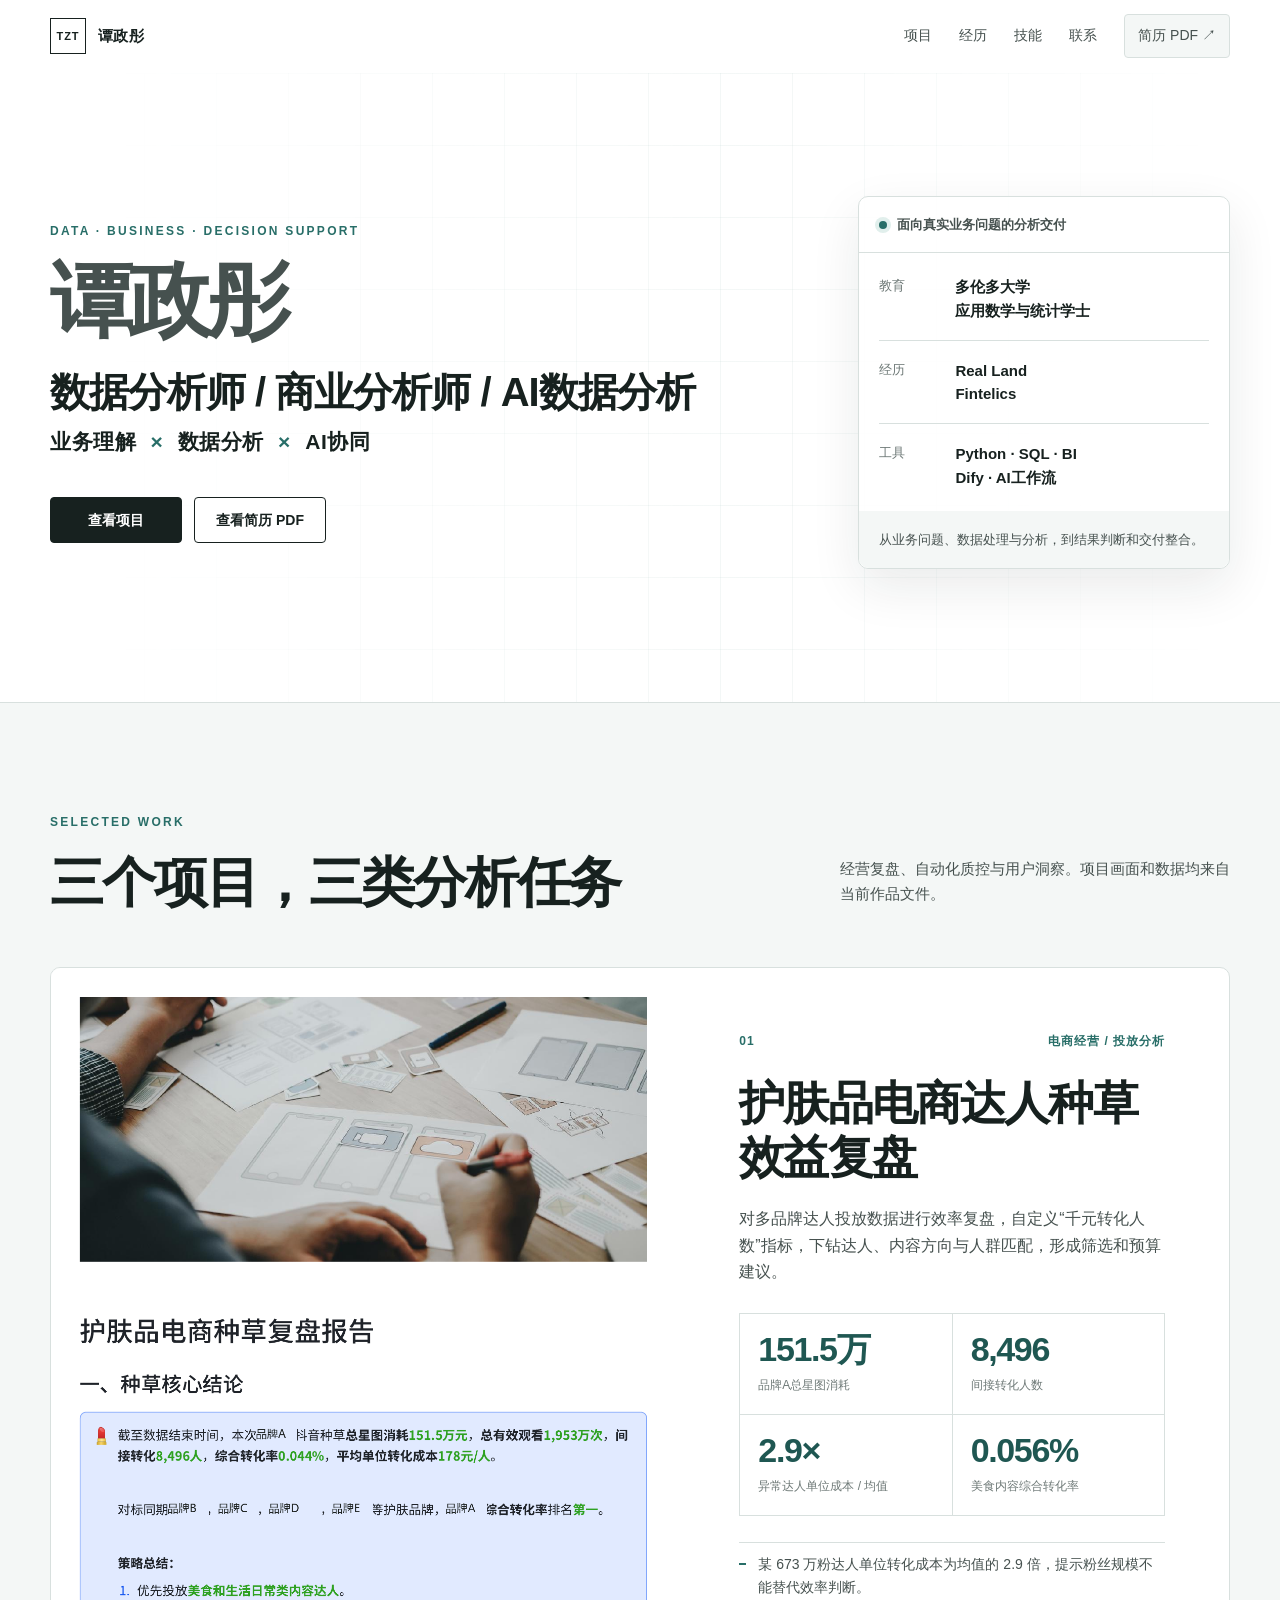
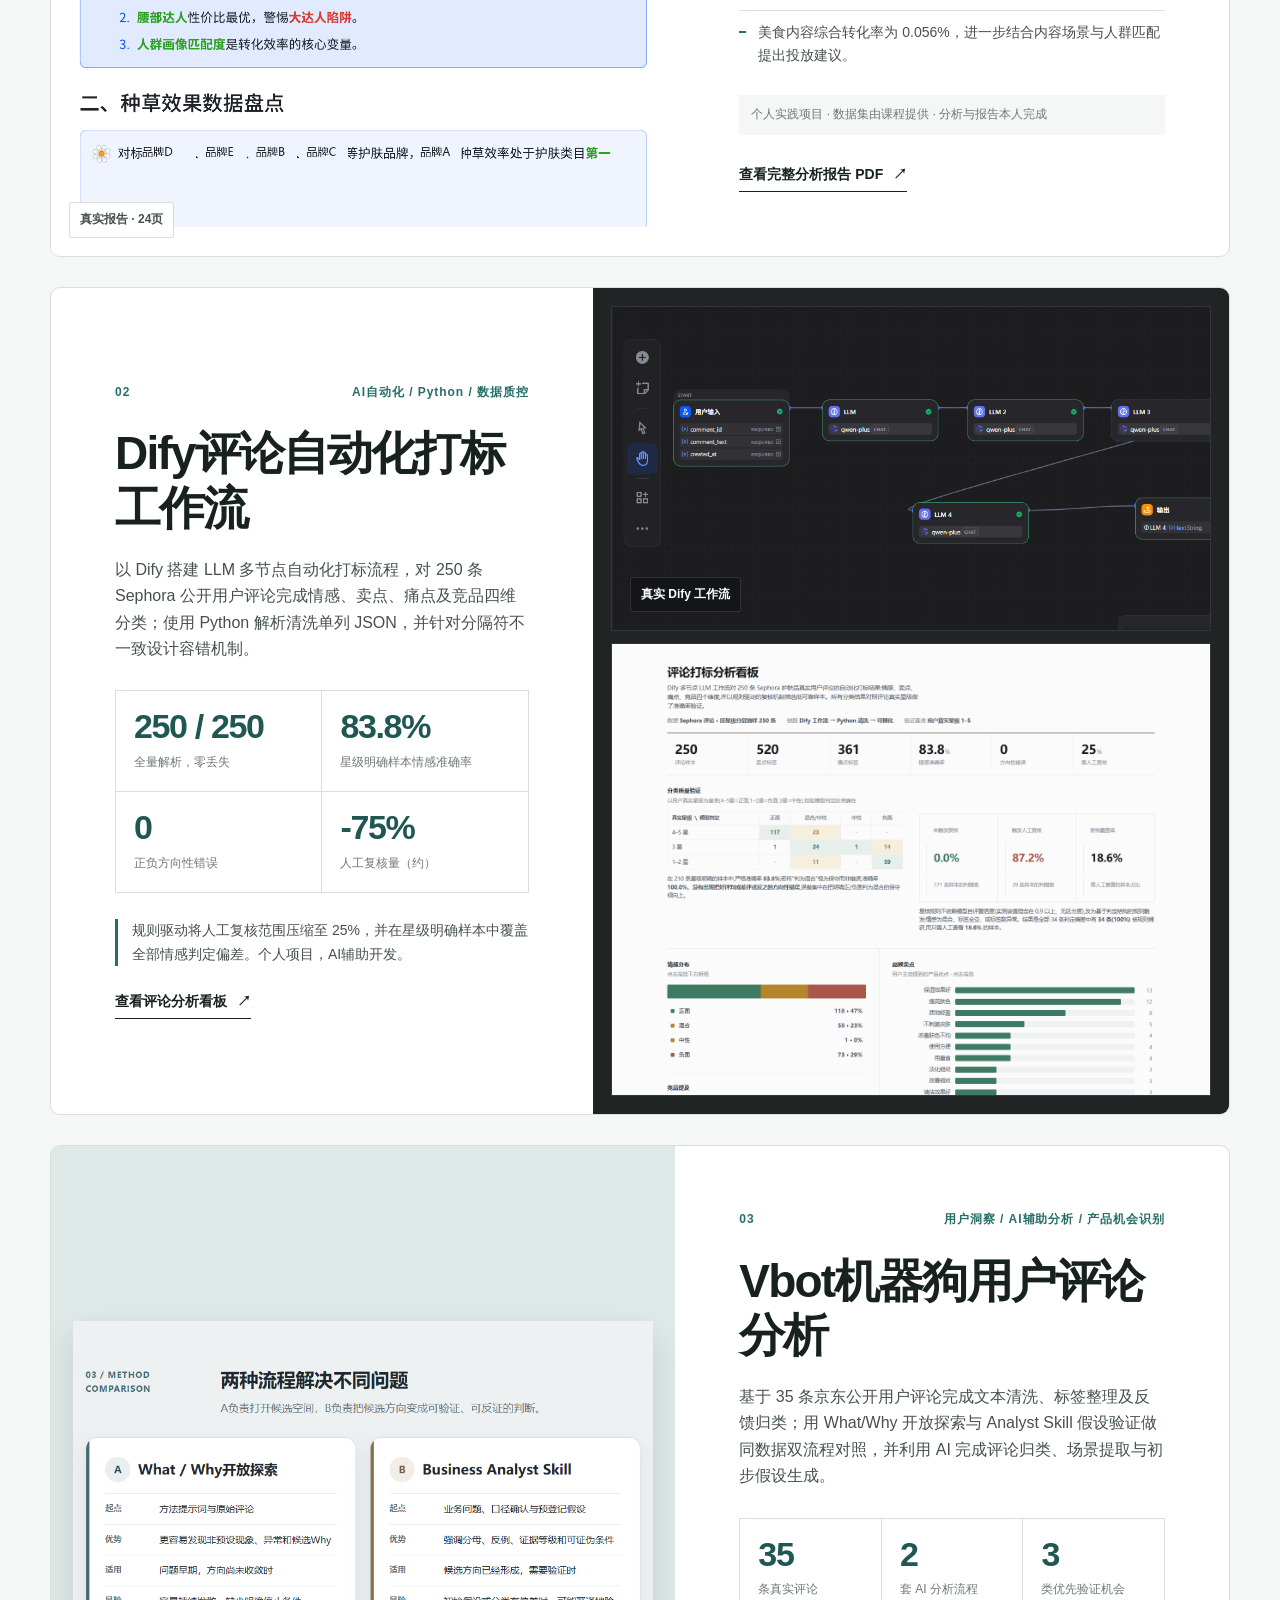
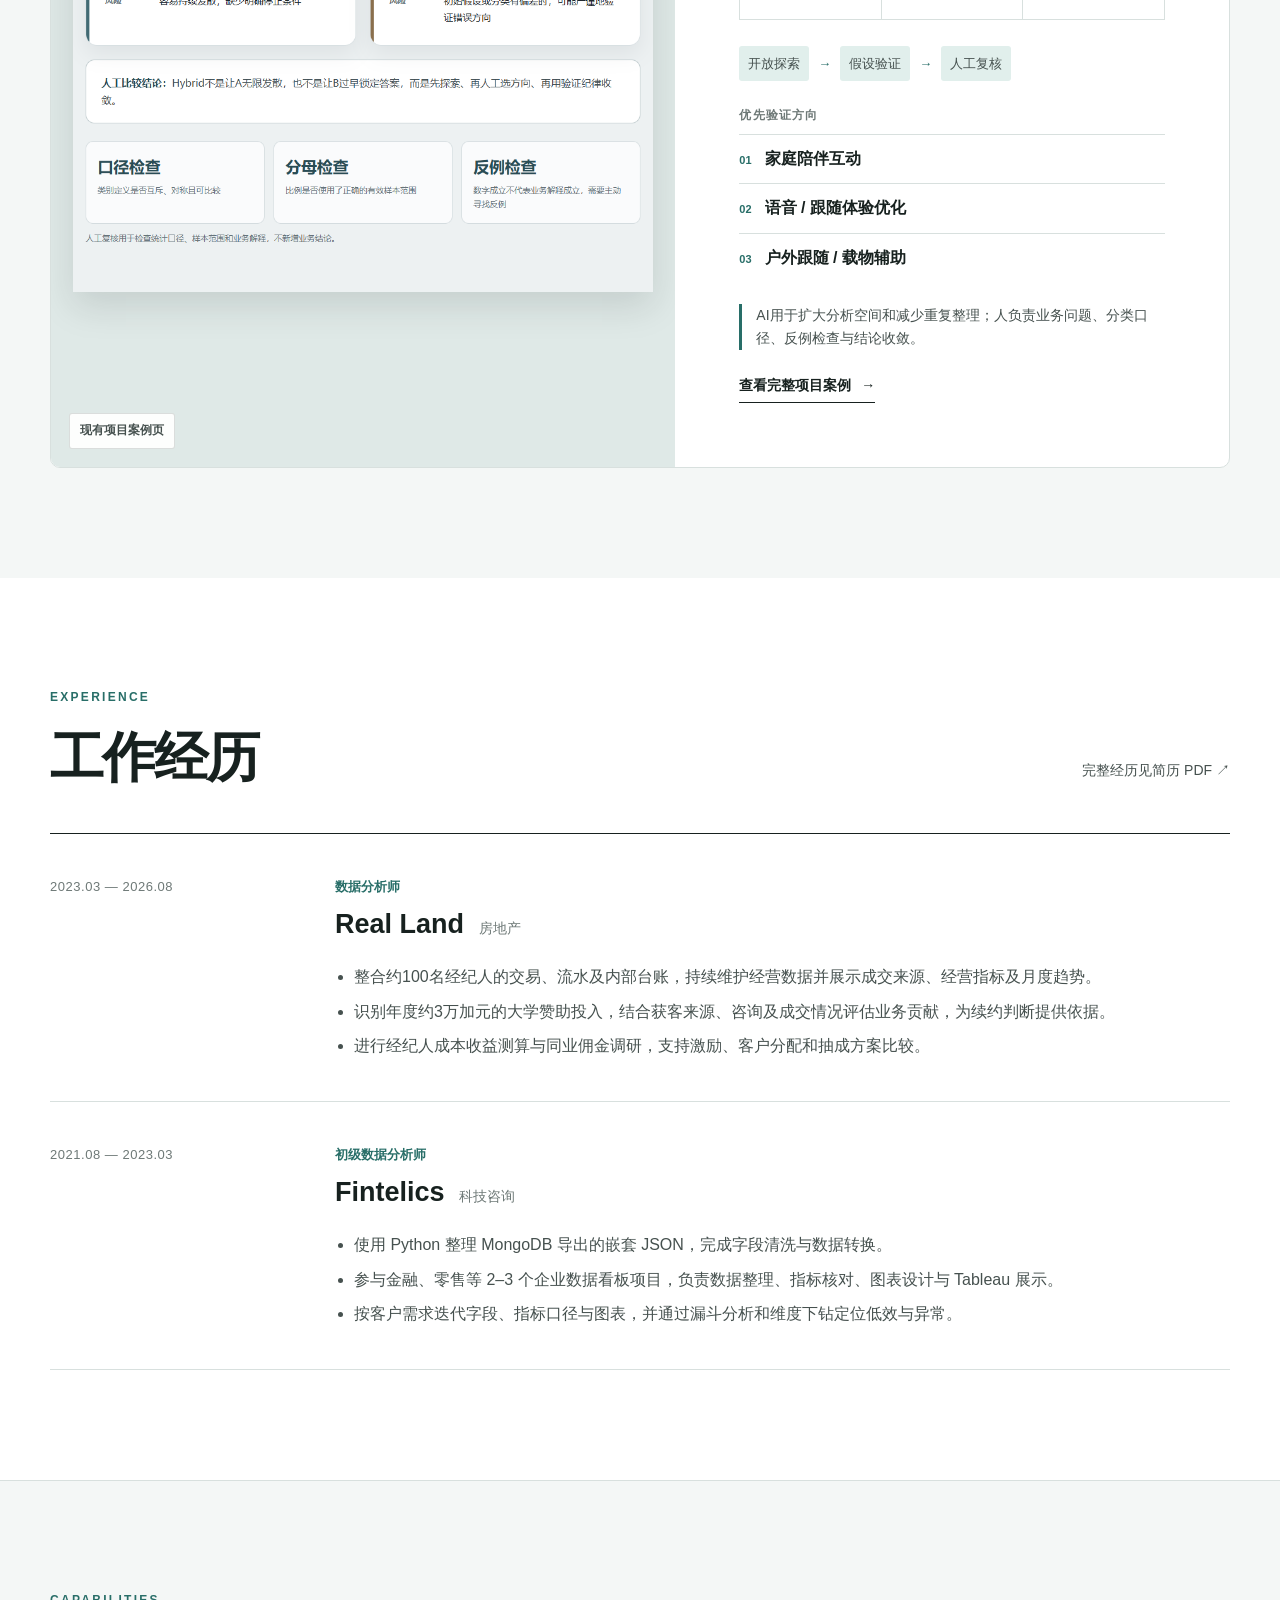
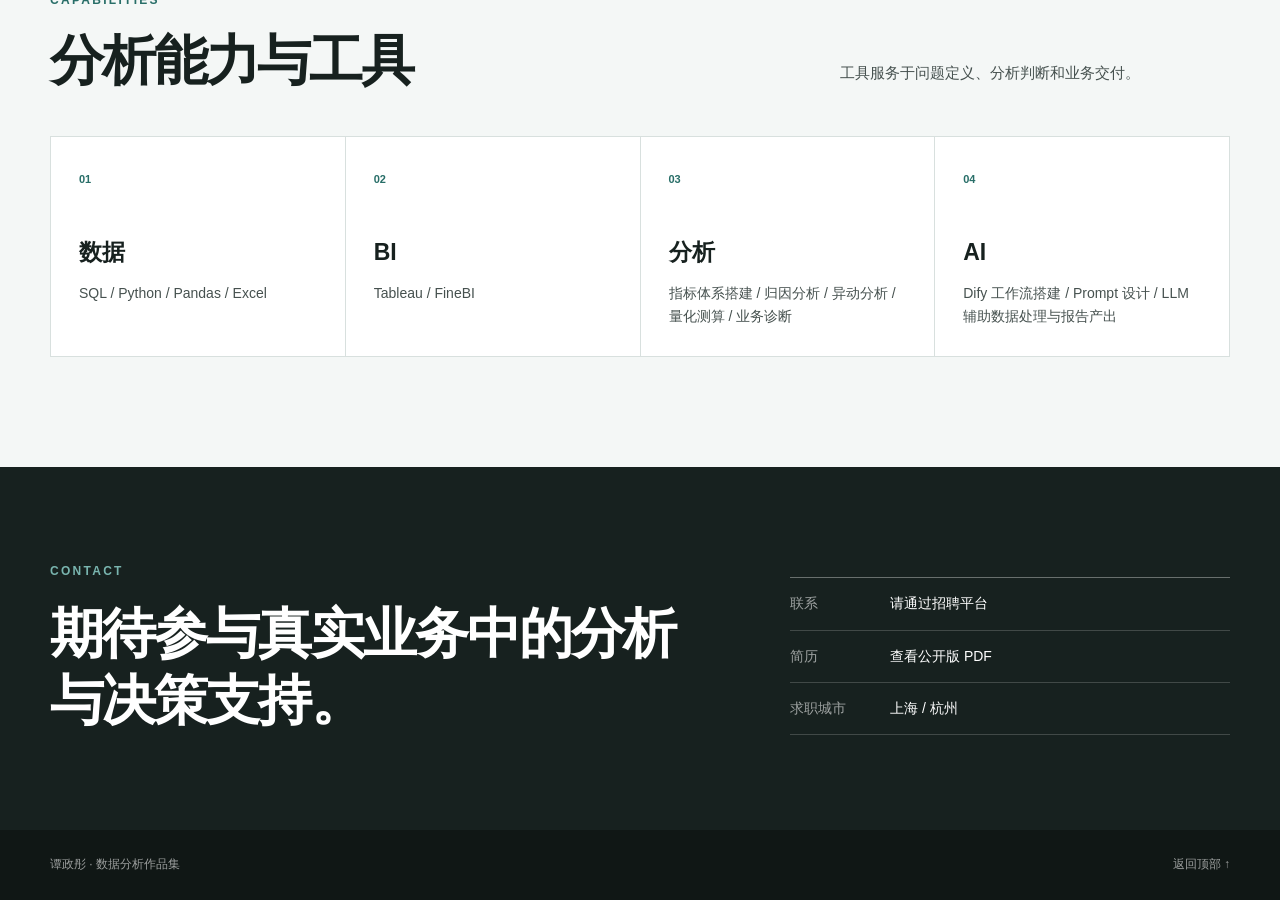
==== index.html @ d655711c "Fix public resume redaction" ====
<!doctype html>
<html lang="zh-CN">
<head>
  <meta charset="utf-8">
  <meta name="viewport" content="width=device-width, initial-scale=1">
  <meta name="description" content="谭政彤的数据分析师、商业分析师与AI数据分析作品集。">
  <title>谭政彤｜数据分析作品集</title>
  <link rel="stylesheet" href="style.css">
  <script src="script.js" defer></script>
</head>
<body>
  <a class="skip-link" href="#main">跳到主要内容</a>

  <header class="site-header" data-header>
    <div class="shell header-inner">
      <a class="brand" href="#top" aria-label="返回首页">
        <span class="brand-mark">TZT</span>
        <span class="brand-text">谭政彤</span>
      </a>
      <button class="menu-toggle" type="button" aria-expanded="false" aria-controls="site-nav">菜单</button>
      <nav class="site-nav" id="site-nav" aria-label="主导航">
        <a href="#projects">项目</a>
        <a href="#experience">经历</a>
        <a href="#skills">技能</a>
        <a href="#contact">联系</a>
        <a class="nav-resume" href="reference/resume_page1_v0903_public.pdf" target="_blank" rel="noopener">简历 PDF ↗</a>
      </nav>
    </div>
  </header>

  <main id="main">
    <section class="hero" id="top" aria-labelledby="hero-title">
      <div class="shell hero-grid">
        <div class="hero-copy">
          <p class="eyebrow">DATA · BUSINESS · DECISION SUPPORT</p>
          <h1 id="hero-title">谭政彤</h1>
          <p class="role">数据分析师 / 商业分析师 / AI数据分析</p>
          <p class="positioning">业务理解 <span>×</span> 数据分析 <span>×</span> AI协同</p>
          <div class="hero-actions">
            <a class="button button-primary" href="#projects">查看项目</a>
            <a class="button button-secondary" href="reference/resume_page1_v0903_public.pdf" target="_blank" rel="noopener">查看简历 PDF</a>
          </div>
        </div>

        <aside class="profile-panel" aria-label="个人背景摘要">
          <div class="profile-head">
            <span class="status-dot" aria-hidden="true"></span>
            <span>面向真实业务问题的分析交付</span>
          </div>
          <dl class="profile-list">
            <div>
              <dt>教育</dt>
              <dd>多伦多大学<br>应用数学与统计学士</dd>
            </div>
            <div>
              <dt>经历</dt>
              <dd>Real Land<br>Fintelics</dd>
            </div>
            <div>
              <dt>工具</dt>
              <dd>Python · SQL · BI<br>Dify · AI工作流</dd>
            </div>
          </dl>
          <p class="profile-note">从业务问题、数据处理与分析，到结果判断和交付整合。</p>
        </aside>
      </div>
    </section>

    <section class="section projects" id="projects" aria-labelledby="projects-title">
      <div class="shell">
        <div class="section-heading">
          <div>
            <p class="section-kicker">SELECTED WORK</p>
            <h2 id="projects-title">三个项目，三类分析任务</h2>
          </div>
          <p>经营复盘、自动化质控与用户洞察。项目画面和数据均来自当前作品文件。</p>
        </div>

        <article class="project project-skincare">
          <div class="project-visual report-visual">
            <img src="working/skincare_report_preview.png" alt="护肤品电商种草复盘报告首页，展示核心指标与策略总结" loading="lazy">
            <span class="visual-caption">真实报告 · 24页</span>
          </div>
          <div class="project-content">
            <div class="project-meta">
              <span>01</span>
              <span>电商经营 / 投放分析</span>
            </div>
            <h3>护肤品电商达人种草效益复盘</h3>
            <p class="project-summary">对多品牌达人投放数据进行效率复盘，自定义“千元转化人数”指标，下钻达人、内容方向与人群匹配，形成筛选和预算建议。</p>
            <div class="metric-grid metric-grid-four" aria-label="项目关键指标">
              <div><strong>151.5万</strong><span>品牌A总星图消耗</span></div>
              <div><strong>8,496</strong><span>间接转化人数</span></div>
              <div><strong>2.9×</strong><span>异常达人单位成本 / 均值</span></div>
              <div><strong>0.056%</strong><span>美食内容综合转化率</span></div>
            </div>
            <ul class="finding-list">
              <li>某 673 万粉达人单位转化成本为均值的 2.9 倍，提示粉丝规模不能替代效率判断。</li>
              <li>美食内容综合转化率为 0.056%，进一步结合内容场景与人群匹配提出投放建议。</li>
            </ul>
            <p class="project-disclaimer">个人实践项目 · 数据集由课程提供 · 分析与报告本人完成</p>
            <a class="text-link" href="assets/skincare/skincare_campaign_review_public.pdf" target="_blank" rel="noopener">查看完整分析报告 PDF <span>↗</span></a>
          </div>
        </article>

        <article class="project project-dify">
          <div class="project-content">
            <div class="project-meta">
              <span>02</span>
              <span>AI自动化 / Python / 数据质控</span>
            </div>
            <h3>Dify评论自动化打标工作流</h3>
            <p class="project-summary">以 Dify 搭建 LLM 多节点自动化打标流程，对 250 条 Sephora 公开用户评论完成情感、卖点、痛点及竞品四维分类；使用 Python 解析清洗单列 JSON，并针对分隔符不一致设计容错机制。</p>
            <div class="metric-grid">
              <div><strong>250 / 250</strong><span>全量解析，零丢失</span></div>
              <div><strong>83.8%</strong><span>星级明确样本情感准确率</span></div>
              <div><strong>0</strong><span>正负方向性错误</span></div>
              <div><strong>-75%</strong><span>人工复核量（约）</span></div>
            </div>
            <p class="method-note">规则驱动将人工复核范围压缩至 25%，并在星级明确样本中覆盖全部情感判定偏差。个人项目，AI辅助开发。</p>
            <a class="text-link" href="assets/dify/评论打标分析看板_250.html" target="_blank" rel="noopener">查看评论分析看板 <span>↗</span></a>
          </div>
          <div class="project-visual dify-visual">
            <div class="workflow-shot">
              <img src="assets/dify/dify_workflow.png" alt="Dify 评论自动化打标多节点工作流截图" loading="lazy">
              <span class="visual-caption visual-caption-dark">真实 Dify 工作流</span>
            </div>
            <div class="dashboard-frame">
              <img src="working/dify_dashboard_preview.png" alt="评论打标分析看板核心区域，包含样本量、情感准确率、人工复核比例和情感卖点分析模块" loading="lazy">
            </div>
          </div>
        </article>

        <article class="project project-vbot">
          <div class="project-visual vbot-visual">
            <div class="vbot-preview">
              <img src="working/vbot_case_preview.png?v=2" alt="Vbot 项目 What/Why 开放探索与 Business Analyst Skill 方法对比区域" loading="lazy">
            </div>
            <span class="visual-caption">现有项目案例页</span>
          </div>
          <div class="project-content">
            <div class="project-meta">
              <span>03</span>
              <span>用户洞察 / AI辅助分析 / 产品机会识别</span>
            </div>
            <h3>Vbot机器狗用户评论分析</h3>
            <p class="project-summary">基于 35 条京东公开用户评论完成文本清洗、标签整理及反馈归类；用 What/Why 开放探索与 Analyst Skill 假设验证做同数据双流程对照，并利用 AI 完成评论归类、场景提取与初步假设生成。</p>
            <div class="metric-grid metric-grid-three" aria-label="Vbot项目关键指标">
              <div><strong>35</strong><span>条真实评论</span></div>
              <div><strong>2</strong><span>套 AI 分析流程</span></div>
              <div><strong>3</strong><span>类优先验证机会</span></div>
            </div>
            <div class="process-line" aria-label="项目分析流程">
              <span>开放探索</span><i>→</i><span>假设验证</span><i>→</i><span>人工复核</span>
            </div>
            <div class="direction-list">
              <p>优先验证方向</p>
              <ol>
                <li><span>01</span>家庭陪伴互动</li>
                <li><span>02</span>语音 / 跟随体验优化</li>
                <li><span>03</span>户外跟随 / 载物辅助</li>
              </ol>
            </div>
            <p class="method-note">AI用于扩大分析空间和减少重复整理；人负责业务问题、分类口径、反例检查与结论收敛。</p>
            <a class="text-link" href="assets/vbot/vbot_analysis_case.html">查看完整项目案例 <span>→</span></a>
          </div>
        </article>
      </div>
    </section>

    <section class="section experience" id="experience" aria-labelledby="experience-title">
      <div class="shell">
        <div class="section-heading compact-heading">
          <div>
            <p class="section-kicker">EXPERIENCE</p>
            <h2 id="experience-title">工作经历</h2>
          </div>
          <a class="quiet-link" href="reference/resume_page1_v0903_public.pdf" target="_blank" rel="noopener">完整经历见简历 PDF ↗</a>
        </div>

        <div class="timeline">
          <article class="timeline-item">
            <div class="timeline-when">2023.03 — 2026.08</div>
            <div class="timeline-body">
              <p class="timeline-role">数据分析师</p>
              <h3>Real Land <span>房地产</span></h3>
              <ul>
                <li>整合约100名经纪人的交易、流水及内部台账，持续维护经营数据并展示成交来源、经营指标及月度趋势。</li>
                <li>识别年度约3万加元的大学赞助投入，结合获客来源、咨询及成交情况评估业务贡献，为续约判断提供依据。</li>
                <li>进行经纪人成本收益测算与同业佣金调研，支持激励、客户分配和抽成方案比较。</li>
              </ul>
            </div>
          </article>
          <article class="timeline-item">
            <div class="timeline-when">2021.08 — 2023.03</div>
            <div class="timeline-body">
              <p class="timeline-role">初级数据分析师</p>
              <h3>Fintelics <span>科技咨询</span></h3>
              <ul>
                <li>使用 Python 整理 MongoDB 导出的嵌套 JSON，完成字段清洗与数据转换。</li>
                <li>参与金融、零售等 2–3 个企业数据看板项目，负责数据整理、指标核对、图表设计与 Tableau 展示。</li>
                <li>按客户需求迭代字段、指标口径与图表，并通过漏斗分析和维度下钻定位低效与异常。</li>
              </ul>
            </div>
          </article>
        </div>
      </div>
    </section>

    <section class="section skills" id="skills" aria-labelledby="skills-title">
      <div class="shell">
        <div class="section-heading compact-heading">
          <div>
            <p class="section-kicker">CAPABILITIES</p>
            <h2 id="skills-title">分析能力与工具</h2>
          </div>
          <p>工具服务于问题定义、分析判断和业务交付。</p>
        </div>
        <div class="skills-grid">
          <article><span class="skill-index">01</span><h3>数据</h3><p>SQL / Python / Pandas / Excel</p></article>
          <article><span class="skill-index">02</span><h3>BI</h3><p>Tableau / FineBI</p></article>
          <article><span class="skill-index">03</span><h3>分析</h3><p>指标体系搭建 / 归因分析 / 异动分析 / 量化测算 / 业务诊断</p></article>
          <article><span class="skill-index">04</span><h3>AI</h3><p>Dify 工作流搭建 / Prompt 设计 / LLM 辅助数据处理与报告产出</p></article>
        </div>
      </div>
    </section>

    <section class="contact" id="contact" aria-labelledby="contact-title">
      <div class="shell contact-grid">
        <div>
          <p class="section-kicker">CONTACT</p>
          <h2 id="contact-title">期待参与真实业务中的分析与决策支持。</h2>
        </div>
        <address class="contact-list">
          <p><span>联系</span>请通过招聘平台</p>
          <a href="reference/resume_page1_v0903_public.pdf" target="_blank" rel="noopener"><span>简历</span>查看公开版 PDF</a>
          <p><span>求职城市</span>上海 / 杭州</p>
        </address>
      </div>
    </section>
  </main>

  <footer class="site-footer">
    <div class="shell">
      <p>谭政彤 · 数据分析作品集</p>
      <a href="#top">返回顶部 ↑</a>
    </div>
  </footer>
</body>
</html>
---- style.css ----
:root {
  --ink: #17211f;
  --ink-2: #46514f;
  --ink-3: #6e7977;
  --paper: #ffffff;
  --wash: #f4f7f6;
  --wash-2: #e8efed;
  --line: #d8e0de;
  --accent: #286e68;
  --accent-dark: #1f5752;
  --accent-pale: #e1efec;
  --blue: #465f84;
  --max: 1180px;
  --radius: 10px;
  --shadow: 0 18px 50px rgba(23, 33, 31, .09);
}

* { box-sizing: border-box; }
html { scroll-behavior: smooth; }
body {
  margin: 0;
  color: var(--ink);
  background: var(--paper);
  font-family: "Microsoft YaHei", "PingFang SC", "Noto Sans CJK SC", Arial, sans-serif;
  font-size: 16px;
  line-height: 1.65;
  -webkit-font-smoothing: antialiased;
}

a { color: inherit; text-decoration: none; }
img { display: block; max-width: 100%; }
button, a { -webkit-tap-highlight-color: transparent; }
.shell { width: min(calc(100% - 48px), var(--max)); margin-inline: auto; }
.skip-link { position: fixed; left: 16px; top: -100px; z-index: 100; padding: 10px 14px; background: var(--ink); color: #fff; }
.skip-link:focus { top: 16px; }

.site-header {
  position: sticky;
  top: 0;
  z-index: 20;
  background: rgba(255,255,255,.94);
  border-bottom: 1px solid transparent;
  backdrop-filter: blur(12px);
  transition: border-color .2s ease;
}
.site-header.is-scrolled { border-color: var(--line); }
.header-inner { min-height: 72px; display: flex; align-items: center; justify-content: space-between; gap: 24px; }
.brand { display: inline-flex; align-items: center; gap: 12px; font-weight: 700; letter-spacing: .02em; }
.brand-mark { display: grid; place-items: center; width: 36px; height: 36px; border: 1px solid var(--ink); font-size: 11px; letter-spacing: .08em; }
.brand-text { font-size: 15px; }
.site-nav { display: flex; align-items: center; gap: 27px; color: var(--ink-2); font-size: 14px; }
.site-nav a { position: relative; }
.site-nav a:not(.nav-resume)::after { content: ""; position: absolute; inset: auto 0 -7px; height: 1px; background: var(--accent); transform: scaleX(0); transform-origin: left; transition: transform .2s ease; }
.site-nav a:hover::after, .site-nav a:focus-visible::after { transform: scaleX(1); }
.nav-resume { padding: 9px 13px; border: 1px solid var(--line); border-radius: 4px; background: var(--wash); }
.menu-toggle { display: none; border: 1px solid var(--line); background: var(--paper); color: var(--ink); padding: 8px 12px; font: inherit; }

.hero { position: relative; min-height: 630px; display: grid; align-items: center; border-bottom: 1px solid var(--line); overflow: hidden; }
.hero::before { content: ""; position: absolute; inset: 0; pointer-events: none; background-image: linear-gradient(to right, rgba(40,110,104,.055) 1px, transparent 1px), linear-gradient(to bottom, rgba(40,110,104,.055) 1px, transparent 1px); background-size: 72px 72px; mask-image: linear-gradient(to right, transparent 8%, #000 58%, transparent 95%); }
.hero-grid { position: relative; display: grid; grid-template-columns: minmax(0, 1.45fr) minmax(340px, .75fr); gap: 90px; align-items: center; padding-block: 100px 110px; }
.eyebrow, .section-kicker { margin: 0 0 18px; color: var(--accent); font-size: 12px; font-weight: 700; letter-spacing: .19em; }
.hero h1 { margin: 0; color: var(--ink-2); font-size: clamp(52px, 6.5vw, 86px); line-height: 1; letter-spacing: -.055em; font-weight: 700; }
.role { margin: 24px 0 7px; font-size: clamp(27px, 3.2vw, 40px); line-height: 1.28; font-weight: 780; letter-spacing: -.025em; }
.positioning { margin: 0; color: var(--ink); font-size: 21px; font-weight: 650; letter-spacing: .025em; }
.positioning span { color: var(--accent); padding-inline: 8px; }
.hero-actions { display: flex; flex-wrap: wrap; gap: 12px; margin-top: 38px; }
.button { display: inline-flex; align-items: center; justify-content: center; min-width: 132px; min-height: 46px; padding: 10px 18px; border: 1px solid var(--ink); border-radius: 4px; font-size: 14px; font-weight: 700; transition: background .2s ease, color .2s ease, border-color .2s ease; }
.button-primary { background: var(--ink); color: #fff; }
.button-primary:hover { background: var(--accent-dark); border-color: var(--accent-dark); }
.button-secondary { background: var(--paper); }
.button-secondary:hover { border-color: var(--accent); color: var(--accent-dark); }
.profile-panel { background: rgba(255,255,255,.88); border: 1px solid var(--line); border-radius: var(--radius); box-shadow: var(--shadow); }
.profile-head { display: flex; align-items: center; gap: 10px; padding: 17px 20px; border-bottom: 1px solid var(--line); color: var(--ink-2); font-size: 13px; font-weight: 650; }
.status-dot { width: 8px; height: 8px; border-radius: 50%; background: var(--accent); box-shadow: 0 0 0 4px var(--accent-pale); }
.profile-list { margin: 0; padding: 4px 20px; }
.profile-list > div { display: grid; grid-template-columns: 58px 1fr; gap: 18px; padding: 18px 0; border-bottom: 1px solid var(--line); }
.profile-list > div:last-child { border-bottom: 0; }
.profile-list dt { color: var(--ink-3); font-size: 13px; }
.profile-list dd { margin: 0; font-size: 15px; font-weight: 650; line-height: 1.55; }
.profile-note { margin: 0; padding: 18px 20px; background: var(--wash); color: var(--ink-2); font-size: 13px; border-radius: 0 0 var(--radius) var(--radius); }

.section { padding-block: 110px; }
.section-heading { display: grid; grid-template-columns: minmax(0, 1fr) 390px; gap: 50px; align-items: end; margin-bottom: 54px; }
.section-heading h2 { margin: 0; font-size: clamp(34px, 5vw, 54px); line-height: 1.15; letter-spacing: -.04em; }
.section-heading > p { margin: 0 0 6px; color: var(--ink-2); font-size: 15px; }
.projects { background: var(--wash); }
.project { display: grid; grid-template-columns: minmax(0, 1.06fr) minmax(0, .94fr); min-height: 570px; margin-top: 30px; background: var(--paper); border: 1px solid var(--line); border-radius: var(--radius); overflow: hidden; }
.project-content { padding: clamp(34px, 5vw, 64px); align-self: center; }
.project-meta { display: flex; justify-content: space-between; gap: 24px; margin-bottom: 24px; color: var(--accent); font-size: 12px; font-weight: 700; letter-spacing: .08em; }
.project-meta span:last-child { text-align: right; }
.project h3 { max-width: 570px; margin: 0; font-size: clamp(30px, 3.6vw, 46px); line-height: 1.18; letter-spacing: -.04em; }
.project-summary { max-width: 620px; margin: 22px 0 28px; color: var(--ink-2); }
.project-visual { position: relative; min-width: 0; overflow: hidden; background: #dfe6e4; }
.report-visual { min-height: 620px; background: #e5e9e8; }
.report-visual img { width: 100%; height: 100%; object-fit: cover; object-position: top; }
.visual-caption { position: absolute; left: 18px; bottom: 18px; padding: 7px 10px; border-radius: 3px; background: rgba(255,255,255,.92); border: 1px solid rgba(23,33,31,.15); color: var(--ink-2); font-size: 12px; font-weight: 700; }
.visual-caption-dark { background: rgba(19,22,24,.9); border-color: rgba(255,255,255,.12); color: #fff; }
.metric-grid { display: grid; grid-template-columns: repeat(2, 1fr); gap: 1px; margin: 0 0 26px; background: var(--line); border: 1px solid var(--line); }
.metric-grid > div { min-height: 100px; padding: 18px; background: var(--paper); }
.metric-grid strong { display: block; color: var(--accent-dark); font-size: 34px; line-height: 1.05; letter-spacing: -.04em; }
.metric-grid span { display: block; margin-top: 9px; color: var(--ink-3); font-size: 12px; line-height: 1.4; }
.metric-grid-four { grid-template-columns: repeat(2, 1fr); }
.metric-grid-three { grid-template-columns: repeat(3, 1fr); }
.finding-list { margin: 0 0 18px; padding: 0; list-style: none; color: var(--ink-2); font-size: 14px; }
.finding-list li { position: relative; padding: 10px 0 10px 19px; border-top: 1px solid var(--line); }
.finding-list li::before { content: ""; position: absolute; left: 0; top: 20px; width: 7px; height: 2px; background: var(--accent); }
.project-disclaimer { margin: 18px 0; padding: 10px 12px; background: var(--wash); color: var(--ink-3); font-size: 12px; }
.text-link { display: inline-flex; align-items: center; gap: 10px; margin-top: 10px; padding-bottom: 5px; border-bottom: 1px solid var(--ink); font-size: 14px; font-weight: 700; }
.text-link:hover { color: var(--accent-dark); border-color: var(--accent); }
.project-dify { grid-template-columns: minmax(0, .92fr) minmax(0, 1.08fr); }
.dify-visual { display: grid; grid-template-rows: .72fr 1fr; gap: 12px; padding: 18px; background: #202425; }
.workflow-shot, .dashboard-frame { position: relative; min-height: 0; overflow: hidden; border: 1px solid rgba(255,255,255,.13); background: #16191a; }
.workflow-shot img { width: 100%; height: 100%; object-fit: cover; object-position: center; }
.dashboard-frame { min-height: 270px; }
.dashboard-frame img { width: 100%; height: 100%; object-fit: cover; object-position: top; }
.method-note { margin: 22px 0 14px; padding-left: 14px; border-left: 3px solid var(--accent); color: var(--ink-2); font-size: 14px; }
.project-vbot { min-height: 610px; }
.vbot-visual { display: flex; align-items: center; padding: 22px; background: #dfe9e7; }
.vbot-preview { width: 100%; overflow: hidden; background: var(--paper); box-shadow: 0 14px 34px rgba(23,33,31,.13); }
.vbot-preview img { width: 100%; height: auto; object-fit: contain; }
.process-line { display: flex; align-items: center; flex-wrap: wrap; gap: 9px; margin: 25px 0; color: var(--ink-2); font-size: 13px; }
.process-line span { padding: 7px 9px; background: var(--accent-pale); border-radius: 3px; }
.process-line i { color: var(--accent); font-style: normal; }
.direction-list { margin-top: 25px; }
.direction-list > p { margin: 0 0 8px; color: var(--ink-3); font-size: 12px; font-weight: 700; letter-spacing: .1em; }
.direction-list ol { list-style: none; margin: 0; padding: 0; }
.direction-list li { display: flex; align-items: baseline; gap: 13px; padding: 11px 0; border-top: 1px solid var(--line); font-weight: 650; }
.direction-list li span { color: var(--accent); font-size: 11px; }

.compact-heading { margin-bottom: 45px; }
.quiet-link { margin-bottom: 6px; color: var(--ink-2); font-size: 14px; text-align: right; }
.experience { border-bottom: 1px solid var(--line); }
.timeline { border-top: 1px solid var(--ink); }
.timeline-item { display: grid; grid-template-columns: 220px 1fr; gap: 65px; padding: 42px 0; border-bottom: 1px solid var(--line); }
.timeline-when { color: var(--ink-3); font-size: 13px; letter-spacing: .04em; }
.timeline-role { margin: 0 0 4px; color: var(--accent); font-size: 13px; font-weight: 700; }
.timeline-body h3 { margin: 0 0 18px; font-size: 27px; }
.timeline-body h3 span { margin-left: 7px; color: var(--ink-3); font-size: 14px; font-weight: 500; }
.timeline-body ul { margin: 0; padding-left: 19px; color: var(--ink-2); }
.timeline-body li + li { margin-top: 8px; }

.skills { background: var(--wash); }
.skills-grid { display: grid; grid-template-columns: repeat(4, 1fr); gap: 1px; border: 1px solid var(--line); background: var(--line); }
.skills-grid article { min-height: 210px; padding: 28px; background: var(--paper); }
.skill-index { color: var(--accent); font-size: 11px; font-weight: 700; }
.skills-grid h3 { margin: 42px 0 10px; font-size: 23px; }
.skills-grid p { margin: 0; color: var(--ink-2); font-size: 14px; }

.contact { padding-block: 95px; background: var(--ink); color: #fff; }
.contact-grid { display: grid; grid-template-columns: 1.2fr .8fr; gap: 80px; align-items: end; }
.contact .section-kicker { color: #79b5af; }
.contact h2 { max-width: 660px; margin: 0; font-size: clamp(32px, 4.5vw, 54px); line-height: 1.25; letter-spacing: -.035em; }
.contact-list { display: grid; gap: 0; margin: 0; font-style: normal; border-top: 1px solid rgba(255,255,255,.35); }
.contact-list a, .contact-list p { display: grid; grid-template-columns: 84px 1fr; gap: 16px; margin: 0; padding: 14px 0; border-bottom: 1px solid rgba(255,255,255,.18); font-size: 14px; }
.contact-list span { color: rgba(255,255,255,.58); }
.contact-list a:hover { color: #a6d2cd; }
.site-footer { background: #101715; color: rgba(255,255,255,.58); }
.site-footer .shell { min-height: 70px; display: flex; align-items: center; justify-content: space-between; gap: 24px; font-size: 12px; }

@media (max-width: 980px) {
  .hero-grid { grid-template-columns: 1fr .75fr; gap: 42px; }
  .project, .project-dify { grid-template-columns: 1fr; }
  .project-dify .project-content { order: 2; }
  .project-dify .project-visual { order: 1; min-height: 620px; }
  .project-visual { min-height: 620px; }
  .skills-grid { grid-template-columns: repeat(2, 1fr); }
}

@media (max-width: 760px) {
  .shell { width: min(calc(100% - 32px), var(--max)); }
  .header-inner { min-height: 64px; }
  .menu-toggle { display: inline-flex; }
  .site-nav { display: none; position: absolute; inset: 64px 0 auto; padding: 18px 16px 22px; flex-direction: column; align-items: stretch; gap: 0; background: var(--paper); border-bottom: 1px solid var(--line); }
  .site-nav.is-open { display: flex; }
  .site-nav a { padding: 12px; }
  .nav-resume { margin-top: 6px; text-align: center; }
  .hero { min-height: auto; }
  .hero-grid { grid-template-columns: 1fr; gap: 54px; padding-block: 72px; }
  .hero h1 { font-size: clamp(48px, 16vw, 66px); }
  .role { font-size: 27px; }
  .positioning { font-size: 17px; }
  .section { padding-block: 78px; }
  .section-heading { grid-template-columns: 1fr; gap: 18px; margin-bottom: 36px; }
  .section-heading h2 { font-size: 36px; }
  .project { margin-top: 20px; }
  .project-content { padding: 32px 24px 38px; }
  .project h3 { font-size: 31px; }
  .project-meta { display: grid; gap: 5px; }
  .project-meta span:last-child { text-align: left; }
  .project-visual, .report-visual { min-height: 420px; }
  .dify-visual { min-height: 560px; }
  .timeline-item { grid-template-columns: 1fr; gap: 12px; padding: 32px 0; }
  .timeline-body h3 { font-size: 24px; }
  .quiet-link { text-align: left; }
  .skills-grid { grid-template-columns: 1fr; }
  .skills-grid article { min-height: 160px; }
  .skills-grid h3 { margin-top: 25px; }
  .contact-grid { grid-template-columns: 1fr; gap: 48px; }
  .contact-list a, .contact-list p { grid-template-columns: 74px 1fr; }
}

@media (max-width: 420px) {
  .metric-grid, .metric-grid-four { grid-template-columns: 1fr 1fr; }
  .metric-grid-three { grid-template-columns: repeat(3, 1fr); }
  .metric-grid strong { font-size: 27px; }
  .project-visual, .report-visual { min-height: 360px; }
  .hero-actions .button { flex: 1 1 auto; }
}

@media (prefers-reduced-motion: reduce) {
  html { scroll-behavior: auto; }
  *, *::before, *::after { transition-duration: .01ms !important; }
}
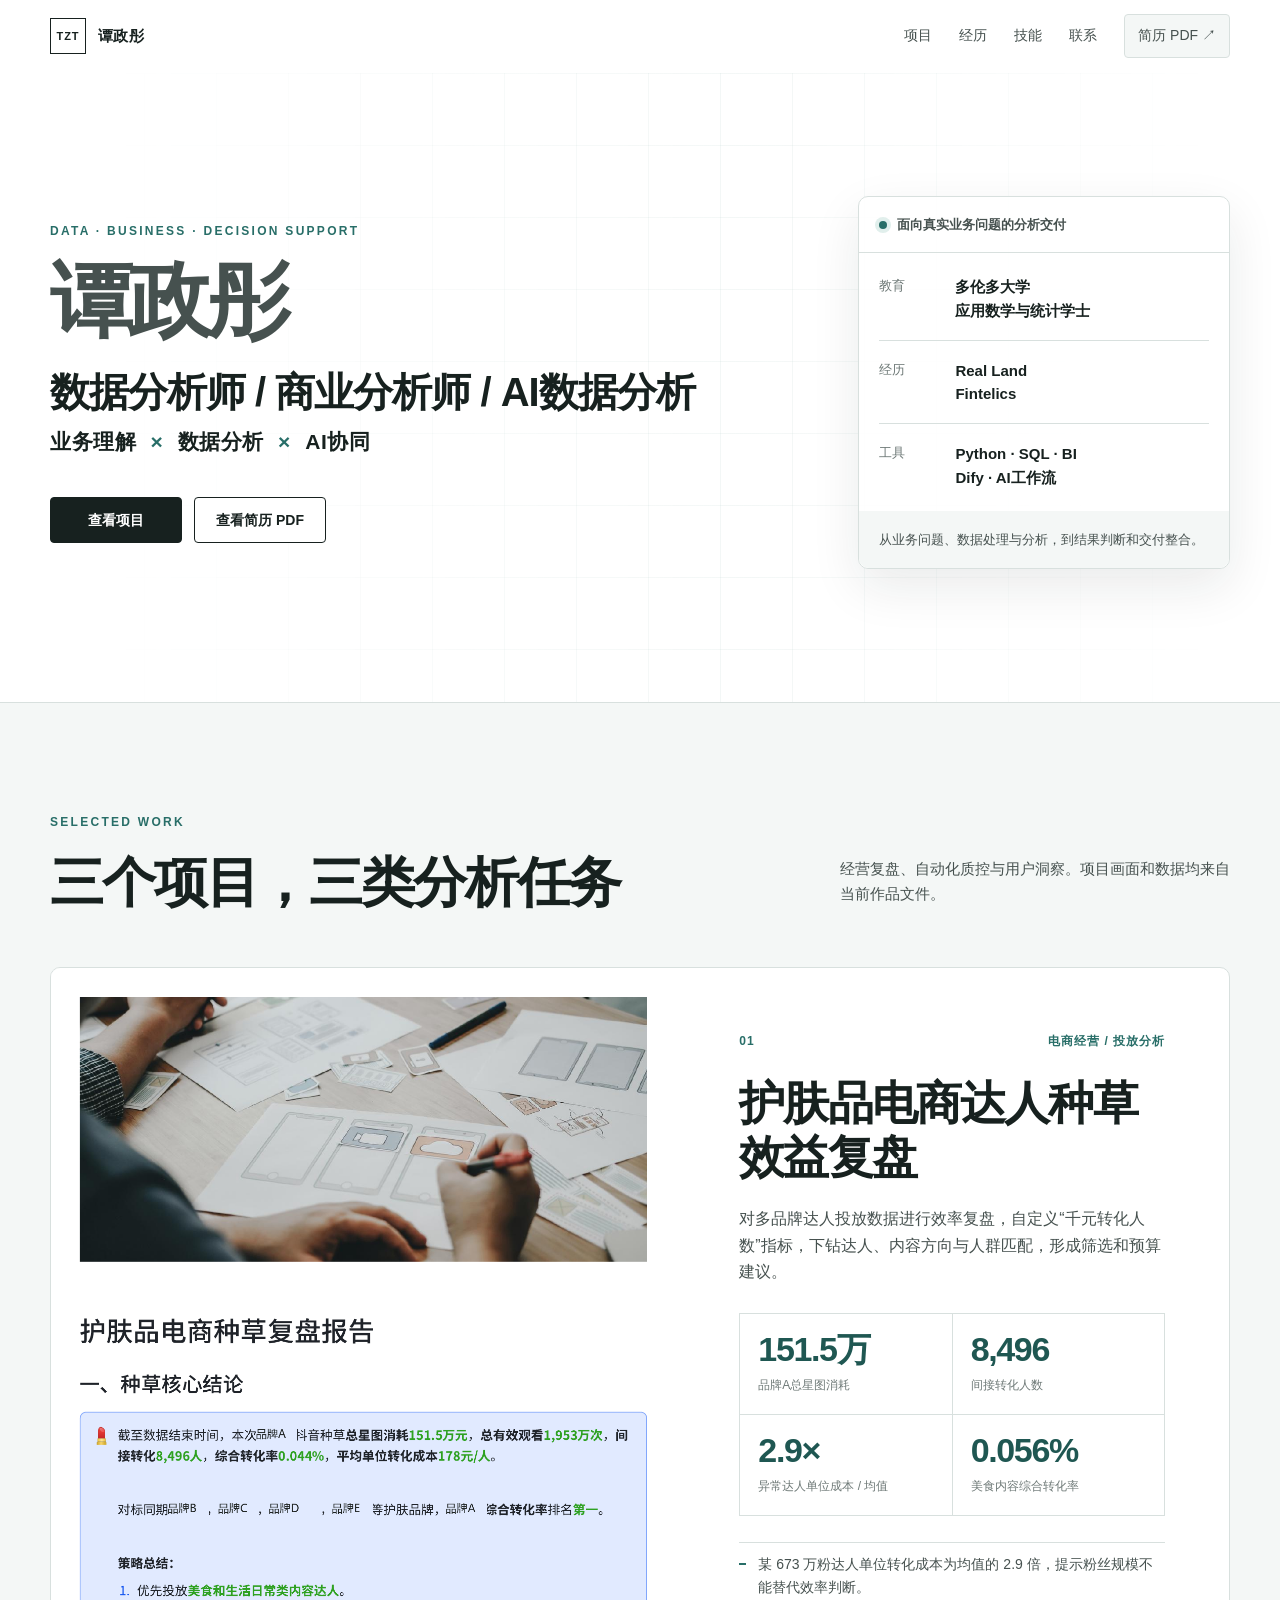
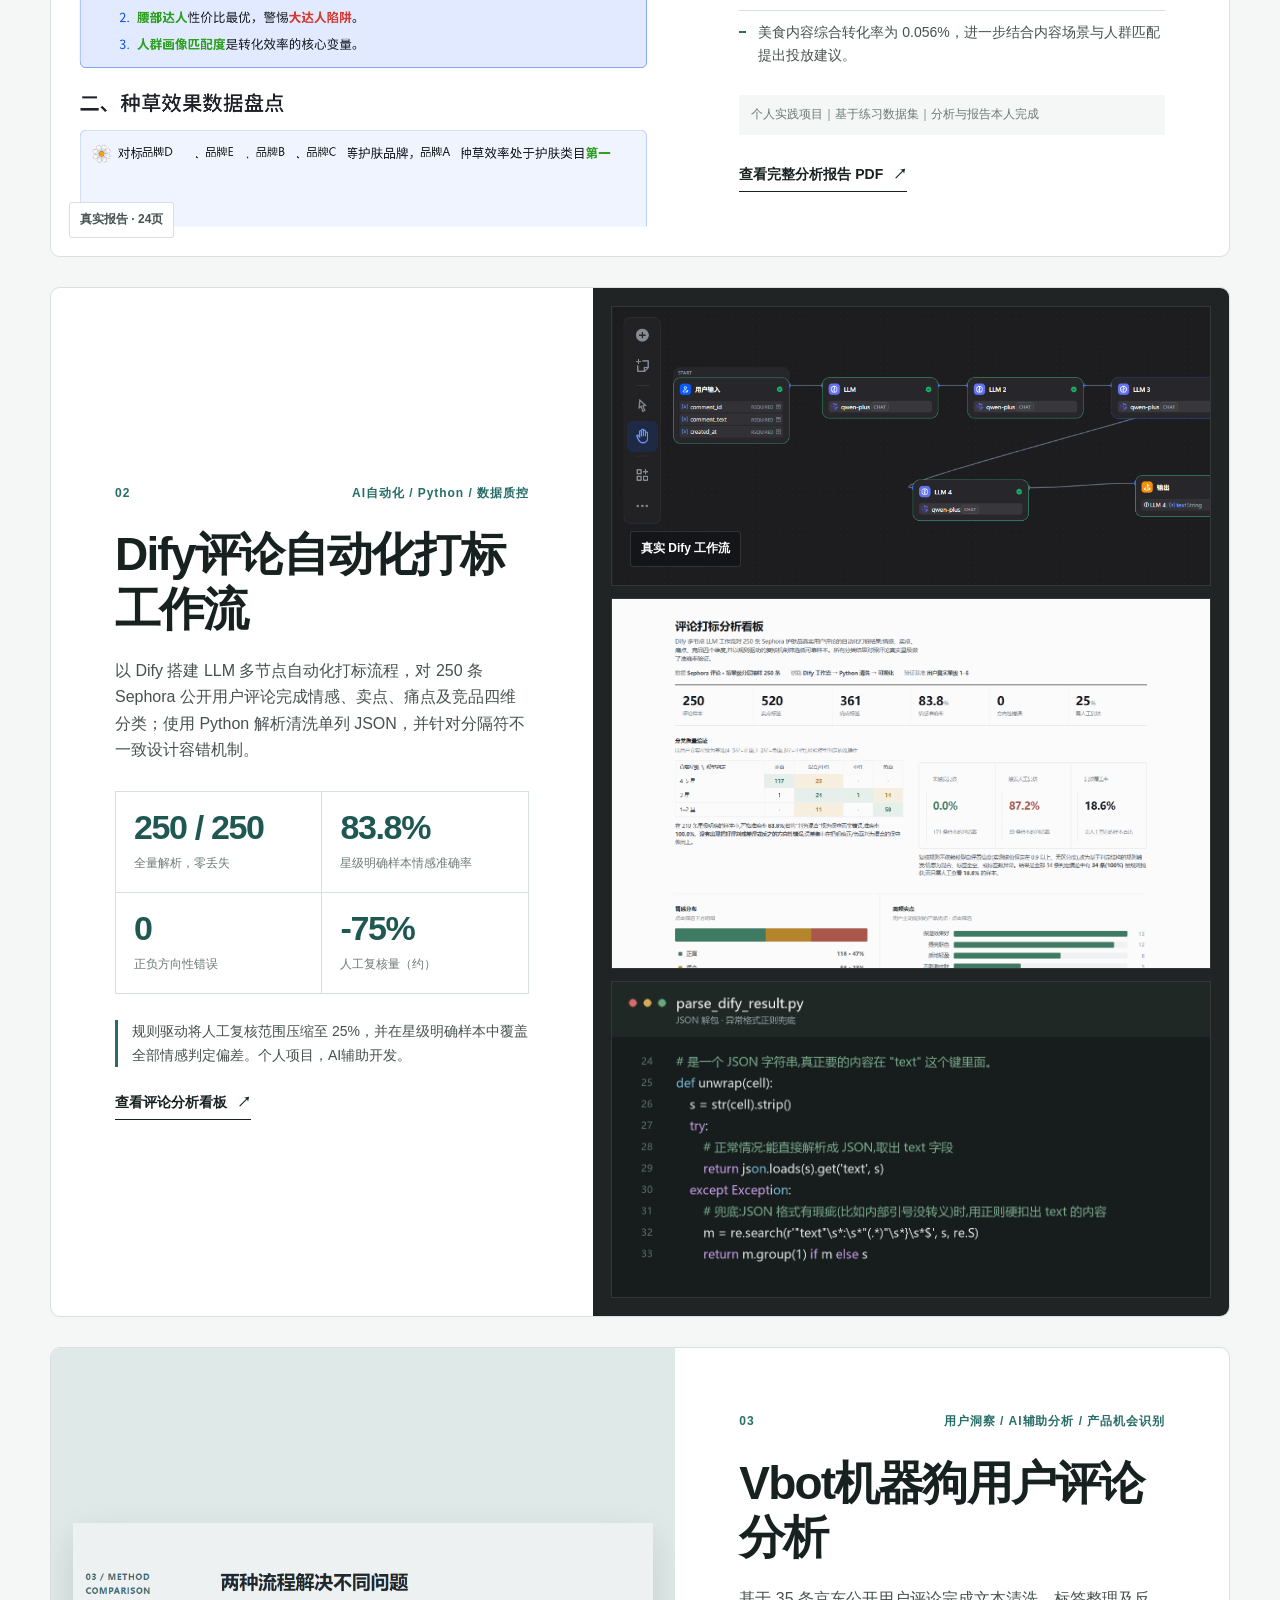
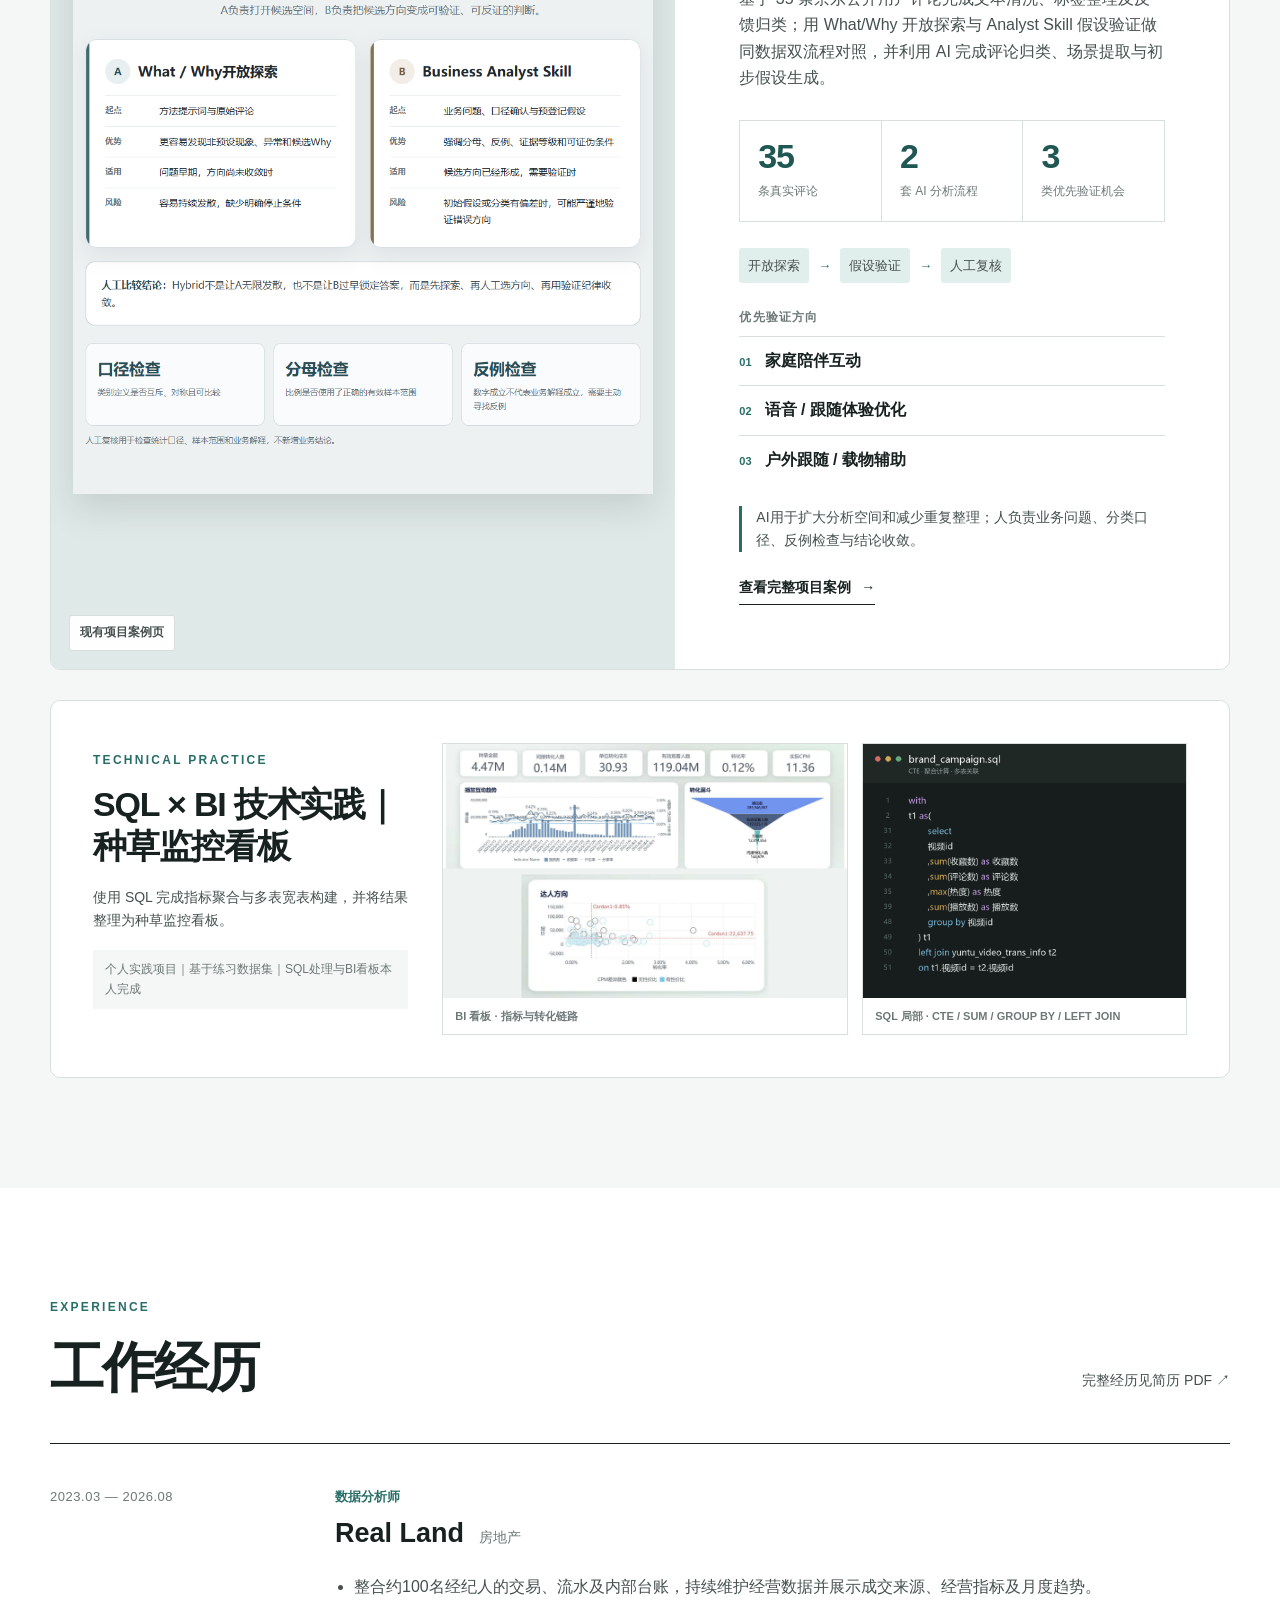
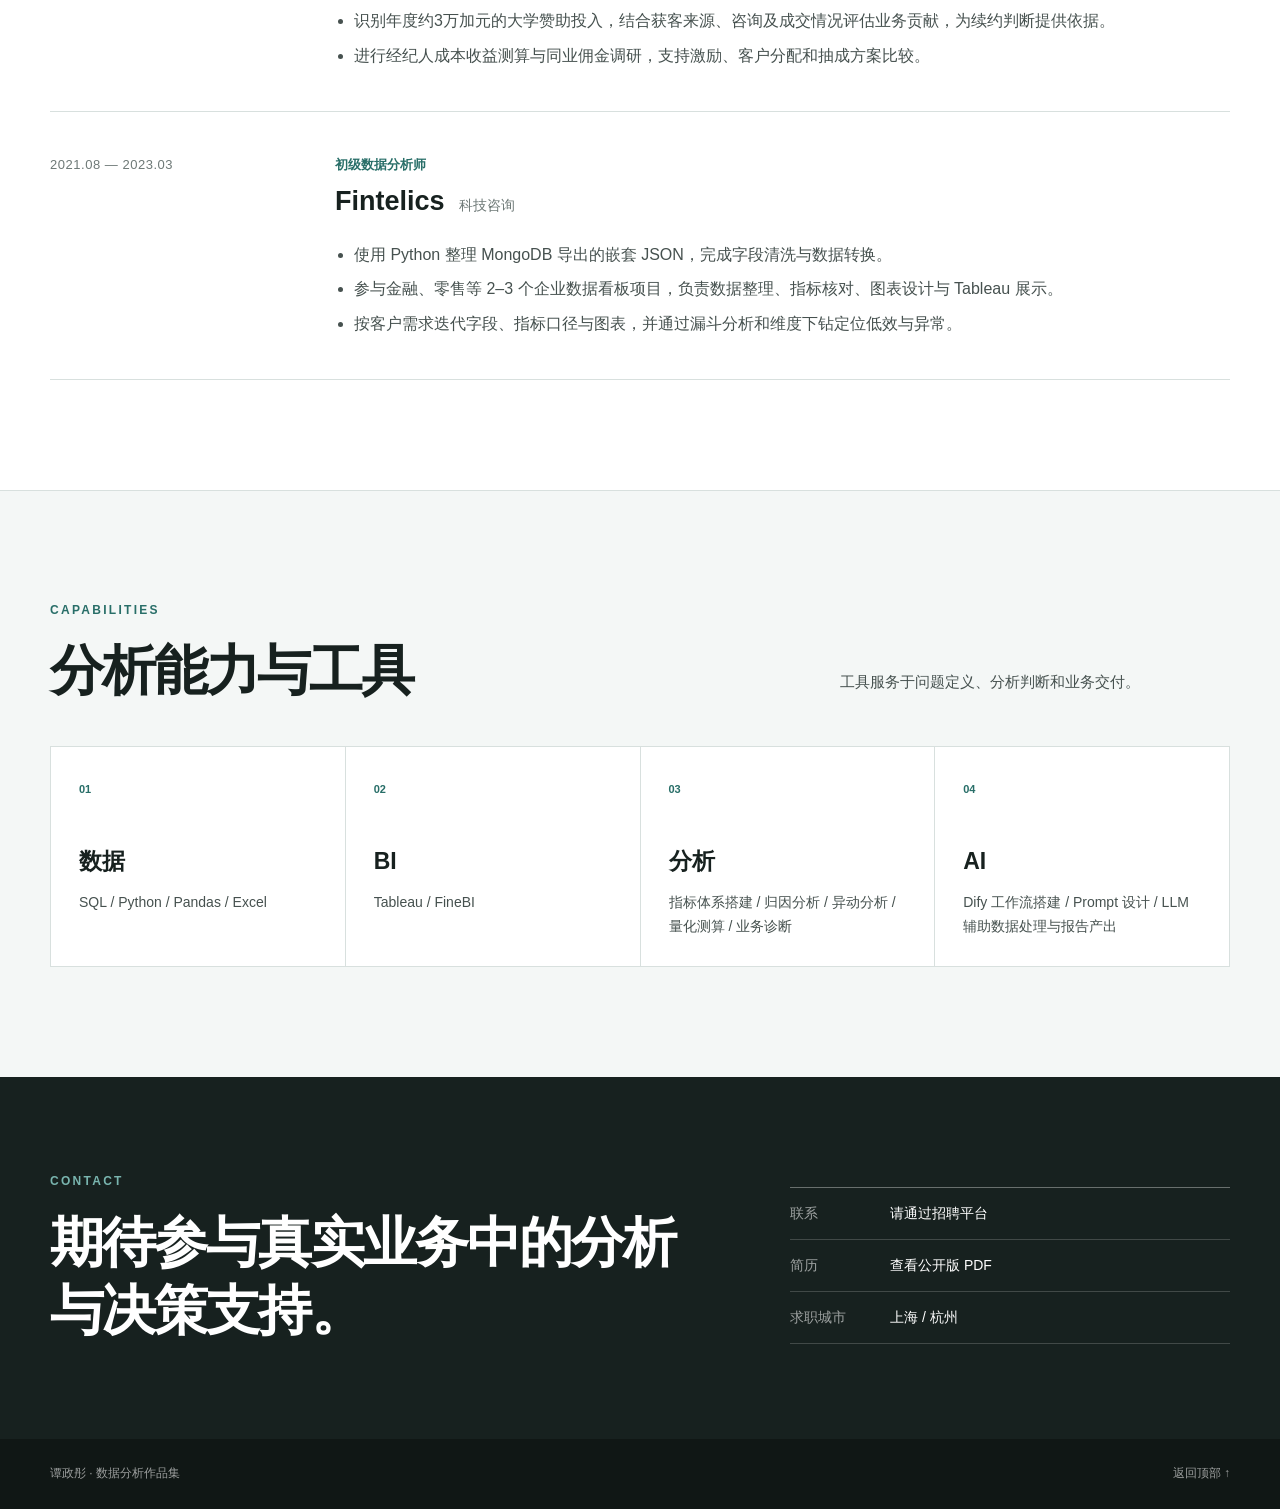
==== commit 3864851f: "Update portfolio technical evidence and sanitization" ====
--- a/index.html
+++ b/index.html
@@ -23,7 +23,7 @@
         <a href="#experience">经历</a>
         <a href="#skills">技能</a>
         <a href="#contact">联系</a>
-        <a class="nav-resume" href="reference/resume_page1_v0903_public.pdf" target="_blank" rel="noopener">简历 PDF ↗</a>
+        <a class="nav-resume" href="reference/resume_page1_v0907_public.pdf" target="_blank" rel="noopener">简历 PDF ↗</a>
       </nav>
     </div>
   </header>
@@ -38,7 +38,7 @@
           <p class="positioning">业务理解 <span>×</span> 数据分析 <span>×</span> AI协同</p>
           <div class="hero-actions">
             <a class="button button-primary" href="#projects">查看项目</a>
-            <a class="button button-secondary" href="reference/resume_page1_v0903_public.pdf" target="_blank" rel="noopener">查看简历 PDF</a>
+            <a class="button button-secondary" href="reference/resume_page1_v0907_public.pdf" target="_blank" rel="noopener">查看简历 PDF</a>
           </div>
         </div>
 
@@ -98,7 +98,7 @@
               <li>某 673 万粉达人单位转化成本为均值的 2.9 倍，提示粉丝规模不能替代效率判断。</li>
               <li>美食内容综合转化率为 0.056%，进一步结合内容场景与人群匹配提出投放建议。</li>
             </ul>
-            <p class="project-disclaimer">个人实践项目 · 数据集由课程提供 · 分析与报告本人完成</p>
+            <p class="project-disclaimer">个人实践项目｜基于练习数据集｜分析与报告本人完成</p>
             <a class="text-link" href="assets/skincare/skincare_campaign_review_public.pdf" target="_blank" rel="noopener">查看完整分析报告 PDF <span>↗</span></a>
           </div>
         </article>
@@ -128,6 +128,9 @@
             <div class="dashboard-frame">
               <img src="working/dify_dashboard_preview.png" alt="评论打标分析看板核心区域，包含样本量、情感准确率、人工复核比例和情感卖点分析模块" loading="lazy">
             </div>
+            <div class="code-frame">
+              <img src="assets/dify/dify_python_preview.png" alt="Dify 结果解析 Python 代码片段，展示 JSON 解包与异常格式正则兜底" loading="lazy">
+            </div>
           </div>
         </article>
 
@@ -165,6 +168,25 @@
             <a class="text-link" href="assets/vbot/vbot_analysis_case.html">查看完整项目案例 <span>→</span></a>
           </div>
         </article>
+
+        <article class="technical-practice" aria-labelledby="camel-title">
+          <div class="technical-head">
+            <p class="section-kicker">TECHNICAL PRACTICE</p>
+            <h3 id="camel-title">SQL × BI 技术实践｜种草监控看板</h3>
+            <p>使用 SQL 完成指标聚合与多表宽表构建，并将结果整理为种草监控看板。</p>
+            <p class="project-disclaimer">个人实践项目｜基于练习数据集｜SQL处理与BI看板本人完成</p>
+          </div>
+          <div class="technical-gallery">
+            <figure>
+              <img src="assets/camel/camel_dashboard_preview.png" alt="种草监控看板局部，展示核心指标、播放互动趋势与转化漏斗" loading="lazy">
+              <figcaption>BI 看板 · 指标与转化链路</figcaption>
+            </figure>
+            <figure>
+              <img src="assets/camel/camel_sql_preview.png" alt="种草宽表 SQL 代码片段，展示 CTE、聚合计算、GROUP BY 与 LEFT JOIN" loading="lazy">
+              <figcaption>SQL 局部 · CTE / SUM / GROUP BY / LEFT JOIN</figcaption>
+            </figure>
+          </div>
+        </article>
       </div>
     </section>
 
@@ -175,7 +197,7 @@
             <p class="section-kicker">EXPERIENCE</p>
             <h2 id="experience-title">工作经历</h2>
           </div>
-          <a class="quiet-link" href="reference/resume_page1_v0903_public.pdf" target="_blank" rel="noopener">完整经历见简历 PDF ↗</a>
+          <a class="quiet-link" href="reference/resume_page1_v0907_public.pdf" target="_blank" rel="noopener">完整经历见简历 PDF ↗</a>
         </div>
 
         <div class="timeline">
@@ -233,7 +255,7 @@
         </div>
         <address class="contact-list">
           <p><span>联系</span>请通过招聘平台</p>
-          <a href="reference/resume_page1_v0903_public.pdf" target="_blank" rel="noopener"><span>简历</span>查看公开版 PDF</a>
+          <a href="reference/resume_page1_v0907_public.pdf" target="_blank" rel="noopener"><span>简历</span>查看公开版 PDF</a>
           <p><span>求职城市</span>上海 / 杭州</p>
         </address>
       </div>
--- a/style.css
+++ b/style.css
@@ -108,11 +108,12 @@
 .text-link { display: inline-flex; align-items: center; gap: 10px; margin-top: 10px; padding-bottom: 5px; border-bottom: 1px solid var(--ink); font-size: 14px; font-weight: 700; }
 .text-link:hover { color: var(--accent-dark); border-color: var(--accent); }
 .project-dify { grid-template-columns: minmax(0, .92fr) minmax(0, 1.08fr); }
-.dify-visual { display: grid; grid-template-rows: .72fr 1fr; gap: 12px; padding: 18px; background: #202425; }
-.workflow-shot, .dashboard-frame { position: relative; min-height: 0; overflow: hidden; border: 1px solid rgba(255,255,255,.13); background: #16191a; }
+.dify-visual { display: grid; grid-template-rows: .62fr .82fr .7fr; gap: 12px; padding: 18px; background: #202425; }
+.workflow-shot, .dashboard-frame, .code-frame { position: relative; min-height: 0; overflow: hidden; border: 1px solid rgba(255,255,255,.13); background: #16191a; }
 .workflow-shot img { width: 100%; height: 100%; object-fit: cover; object-position: center; }
-.dashboard-frame { min-height: 270px; }
+.dashboard-frame { min-height: 220px; }
 .dashboard-frame img { width: 100%; height: 100%; object-fit: cover; object-position: top; }
+.code-frame img { width: 100%; height: 100%; object-fit: cover; object-position: top left; }
 .method-note { margin: 22px 0 14px; padding-left: 14px; border-left: 3px solid var(--accent); color: var(--ink-2); font-size: 14px; }
 .project-vbot { min-height: 610px; }
 .vbot-visual { display: flex; align-items: center; padding: 22px; background: #dfe9e7; }
@@ -126,6 +127,15 @@
 .direction-list ol { list-style: none; margin: 0; padding: 0; }
 .direction-list li { display: flex; align-items: baseline; gap: 13px; padding: 11px 0; border-top: 1px solid var(--line); font-weight: 650; }
 .direction-list li span { color: var(--accent); font-size: 11px; }
+.technical-practice { display: grid; grid-template-columns: minmax(260px, .72fr) minmax(0, 1.7fr); gap: 34px; margin-top: 30px; padding: clamp(26px, 4vw, 42px); background: var(--paper); border: 1px solid var(--line); border-radius: var(--radius); }
+.technical-head { align-self: center; }
+.technical-head .section-kicker { margin-bottom: 12px; }
+.technical-head h3 { margin: 0; font-size: clamp(25px, 3vw, 34px); line-height: 1.25; letter-spacing: -.035em; }
+.technical-head > p:not(.section-kicker):not(.project-disclaimer) { margin: 18px 0 0; color: var(--ink-2); font-size: 14px; }
+.technical-gallery { display: grid; grid-template-columns: 1.25fr 1fr; gap: 14px; min-width: 0; }
+.technical-gallery figure { display: grid; grid-template-rows: minmax(0, 1fr) auto; min-width: 0; margin: 0; overflow: hidden; background: #202425; border: 1px solid var(--line); }
+.technical-gallery img { width: 100%; height: 100%; min-height: 230px; object-fit: cover; object-position: top left; }
+.technical-gallery figcaption { padding: 9px 12px; background: var(--paper); color: var(--ink-3); font-size: 11px; font-weight: 650; }
 
 .compact-heading { margin-bottom: 45px; }
 .quiet-link { margin-bottom: 6px; color: var(--ink-2); font-size: 14px; text-align: right; }
@@ -161,8 +171,9 @@
   .hero-grid { grid-template-columns: 1fr .75fr; gap: 42px; }
   .project, .project-dify { grid-template-columns: 1fr; }
   .project-dify .project-content { order: 2; }
-  .project-dify .project-visual { order: 1; min-height: 620px; }
+  .project-dify .project-visual { order: 1; min-height: 760px; }
   .project-visual { min-height: 620px; }
+  .technical-practice { grid-template-columns: 1fr; }
   .skills-grid { grid-template-columns: repeat(2, 1fr); }
 }
 
@@ -188,7 +199,9 @@
   .project-meta { display: grid; gap: 5px; }
   .project-meta span:last-child { text-align: left; }
   .project-visual, .report-visual { min-height: 420px; }
-  .dify-visual { min-height: 560px; }
+  .dify-visual { min-height: 720px; }
+  .technical-gallery { grid-template-columns: 1fr; }
+  .technical-gallery img { min-height: 0; height: auto; }
   .timeline-item { grid-template-columns: 1fr; gap: 12px; padding: 32px 0; }
   .timeline-body h3 { font-size: 24px; }
   .quiet-link { text-align: left; }
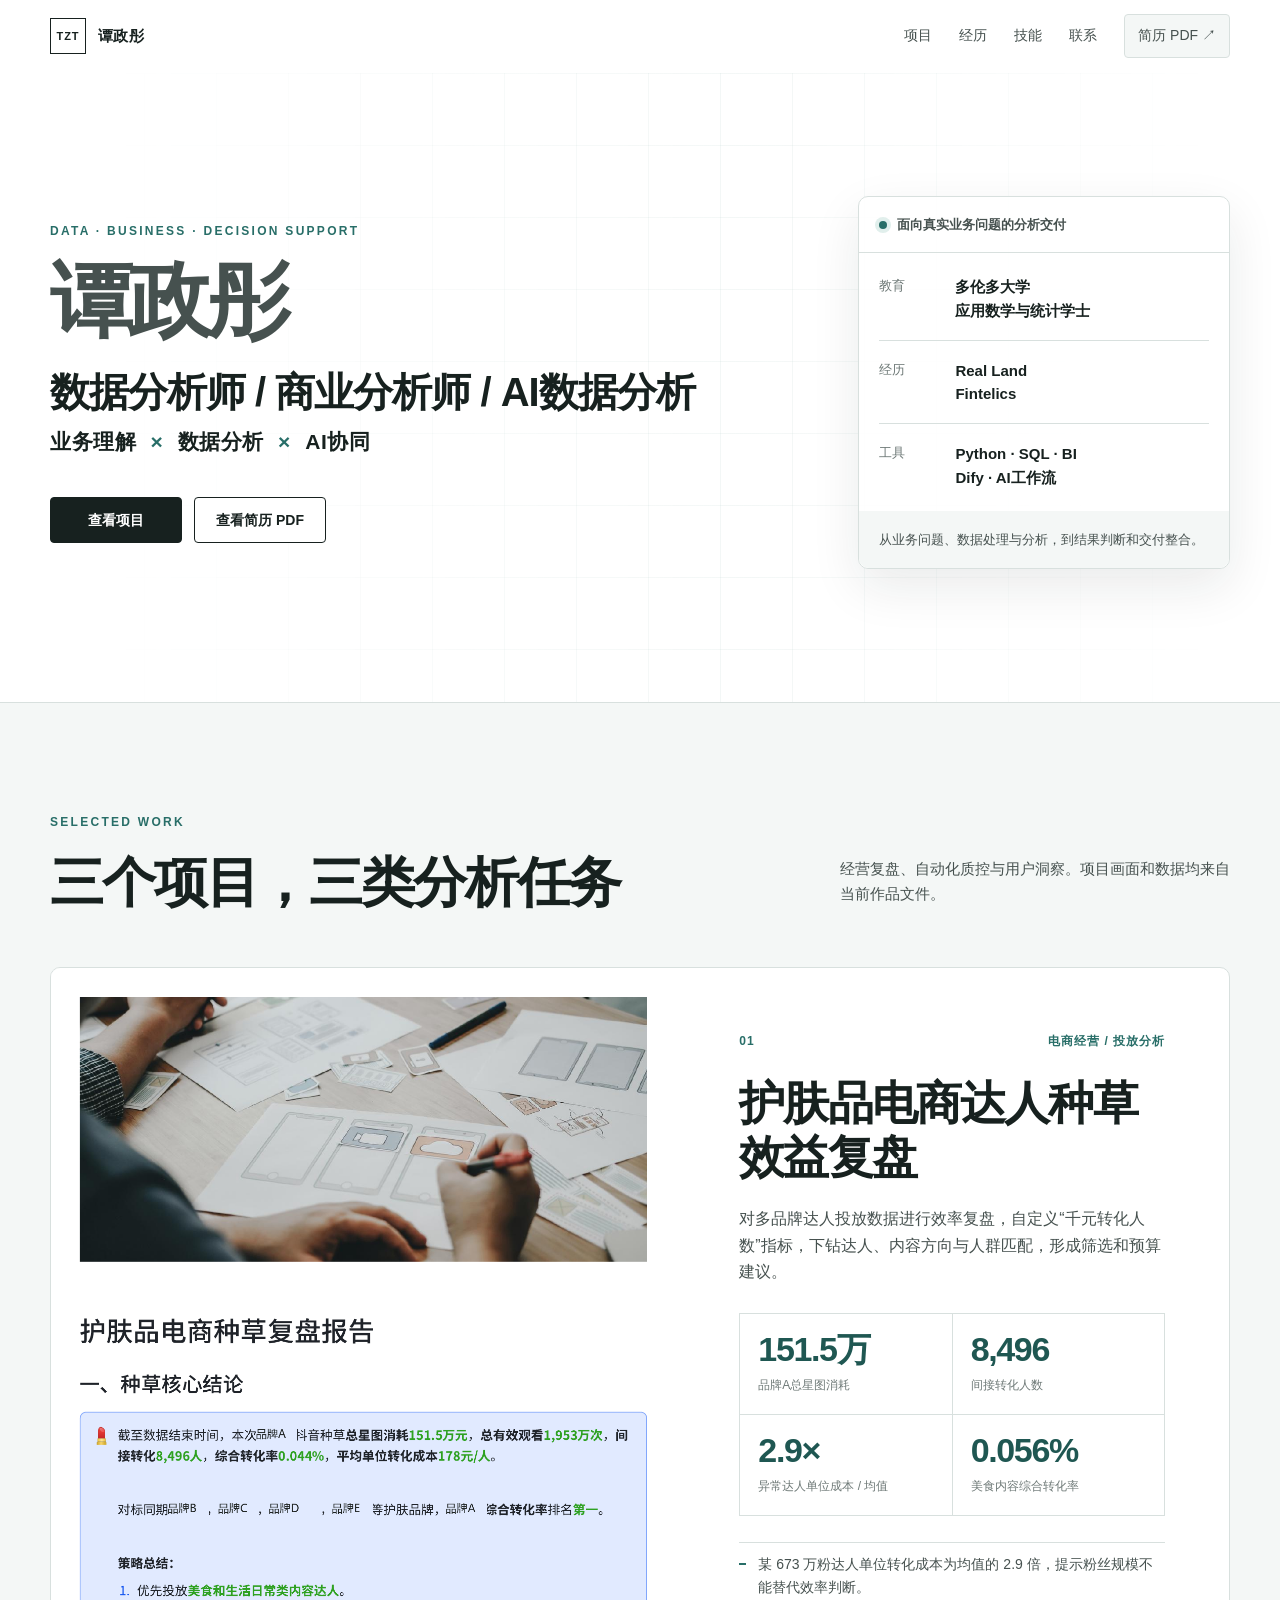
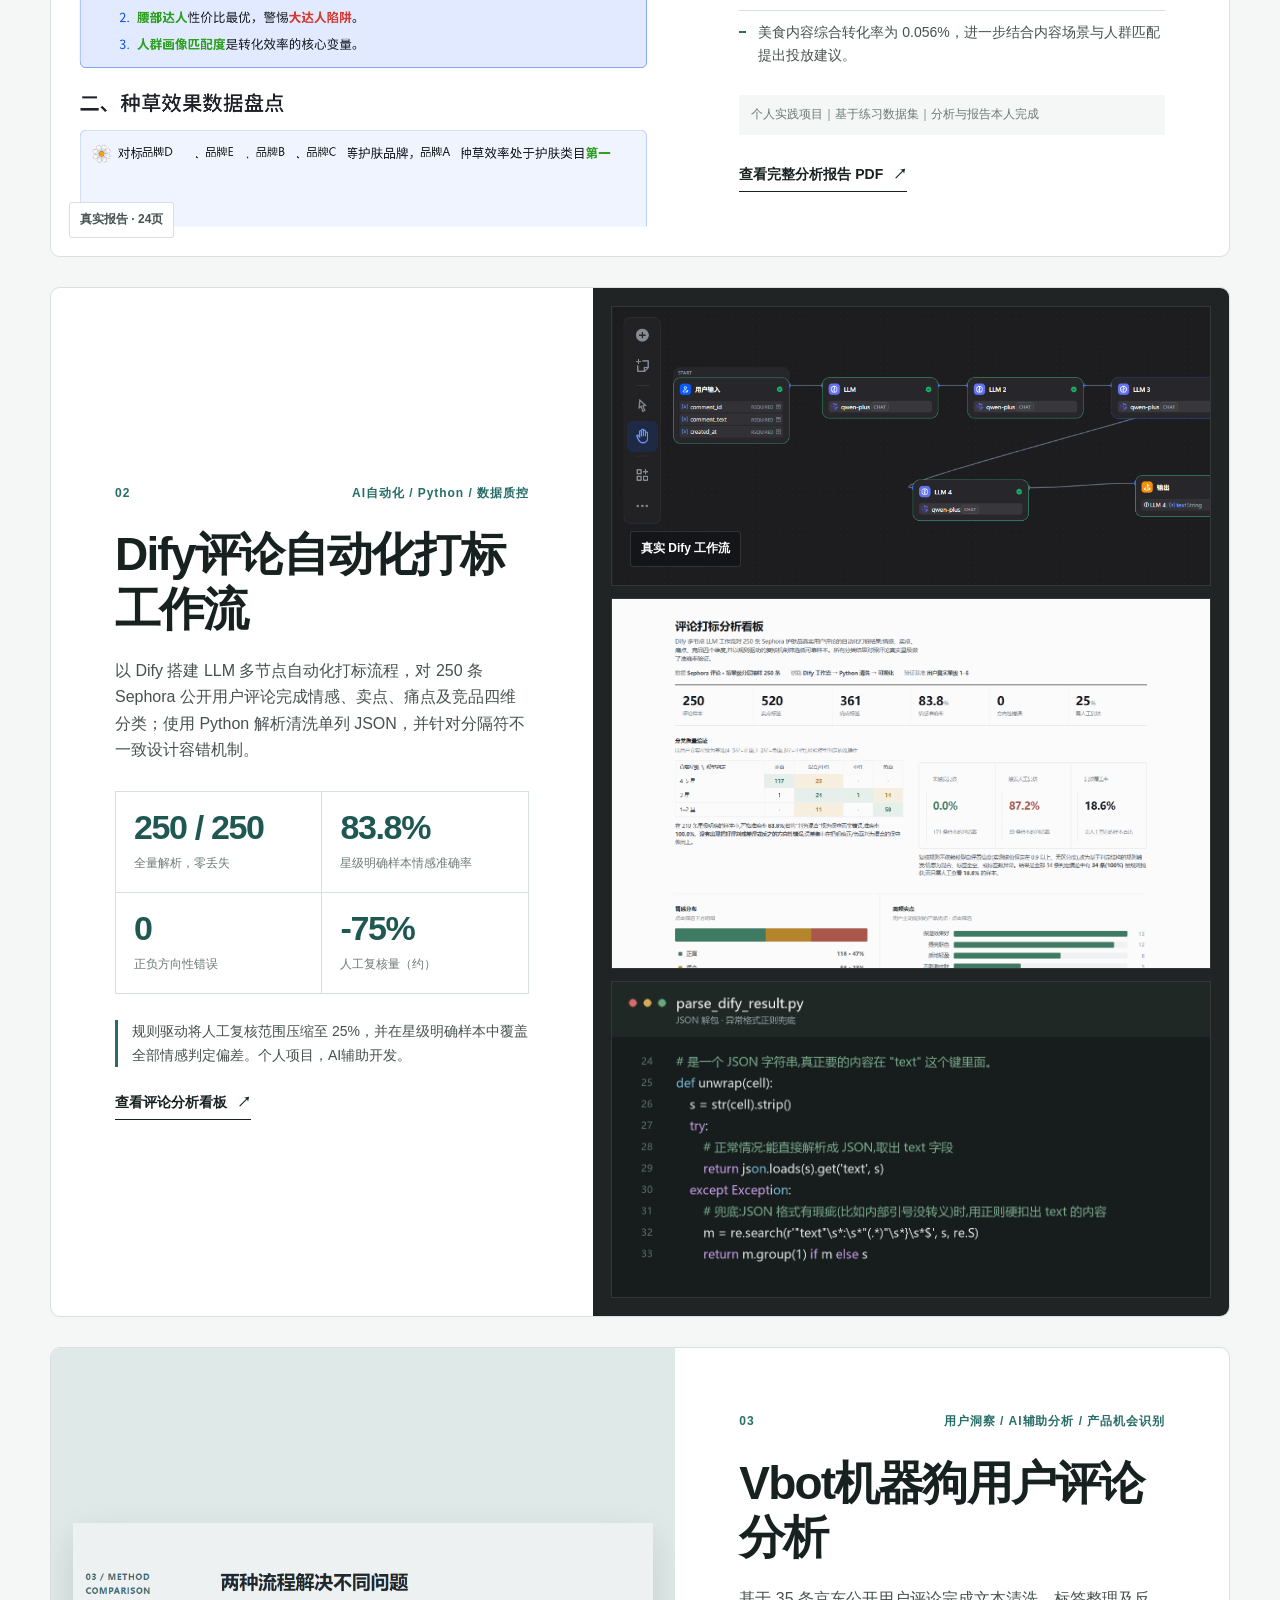
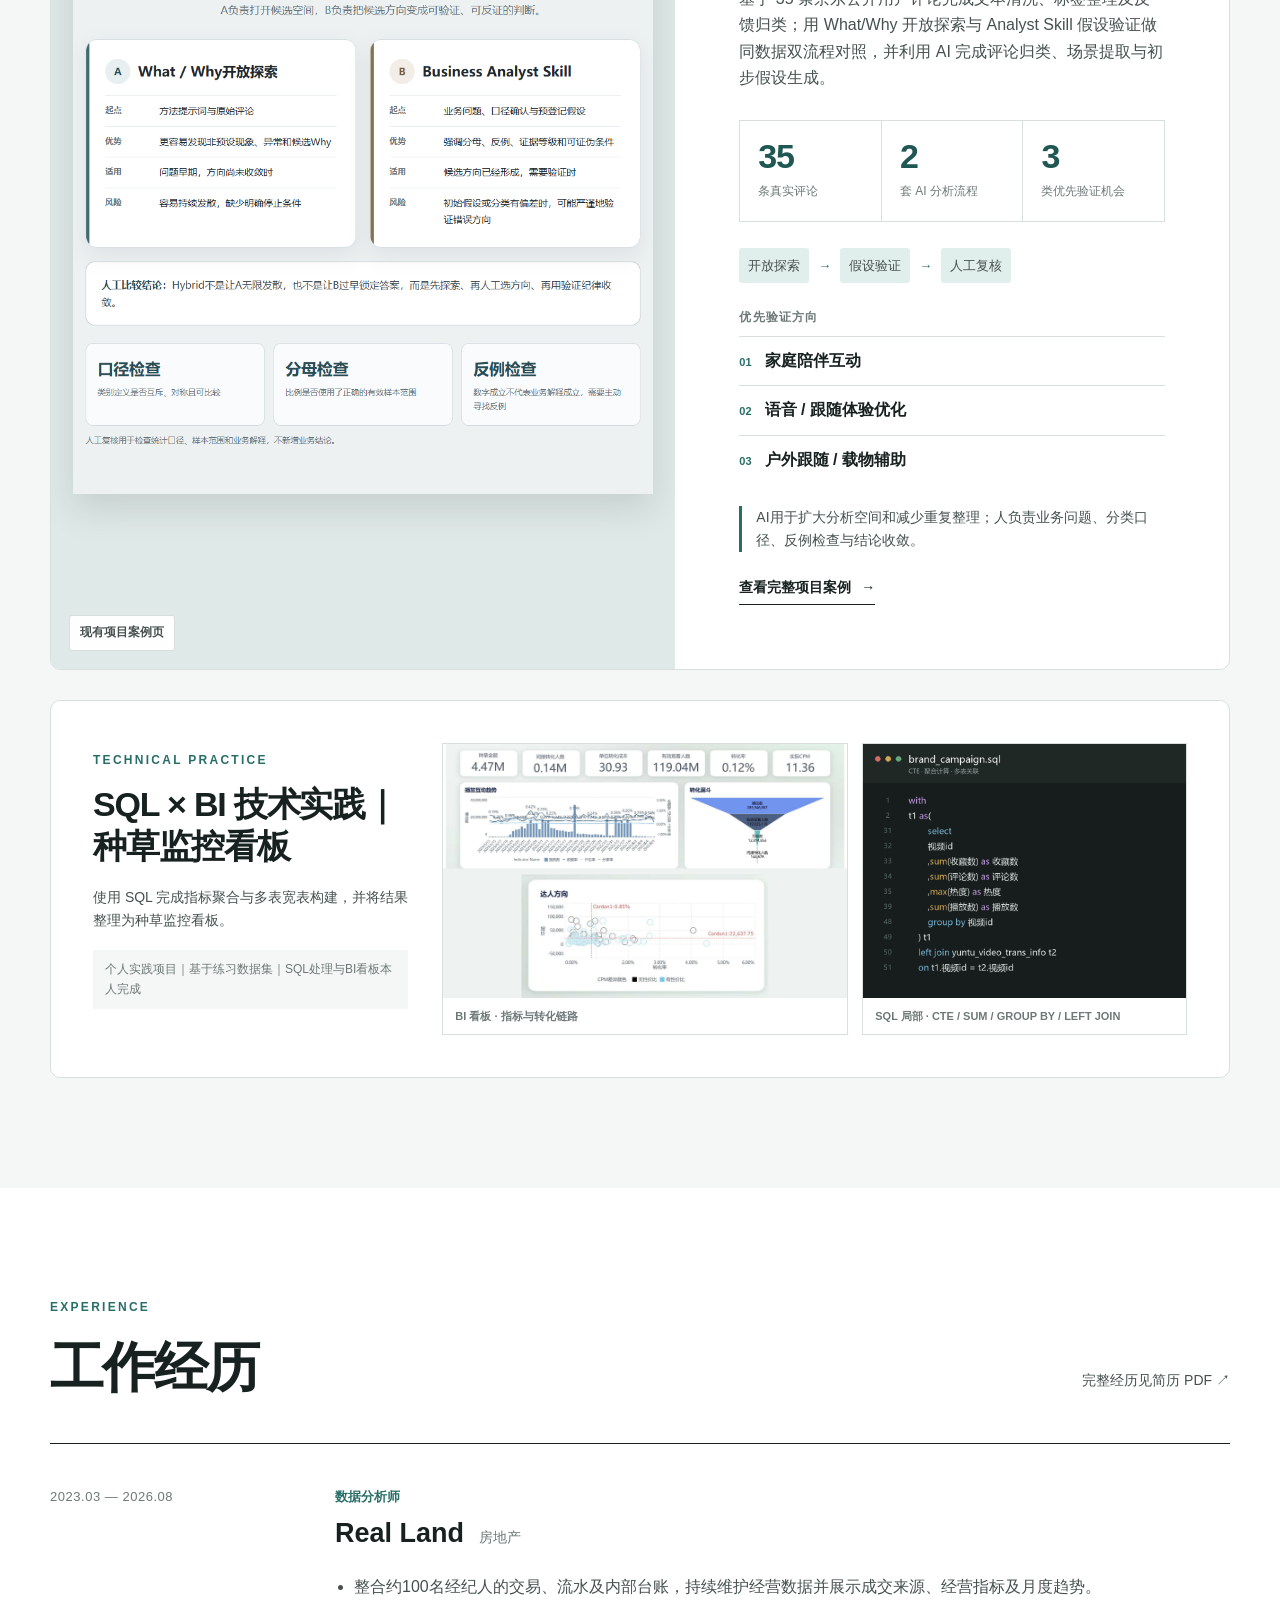
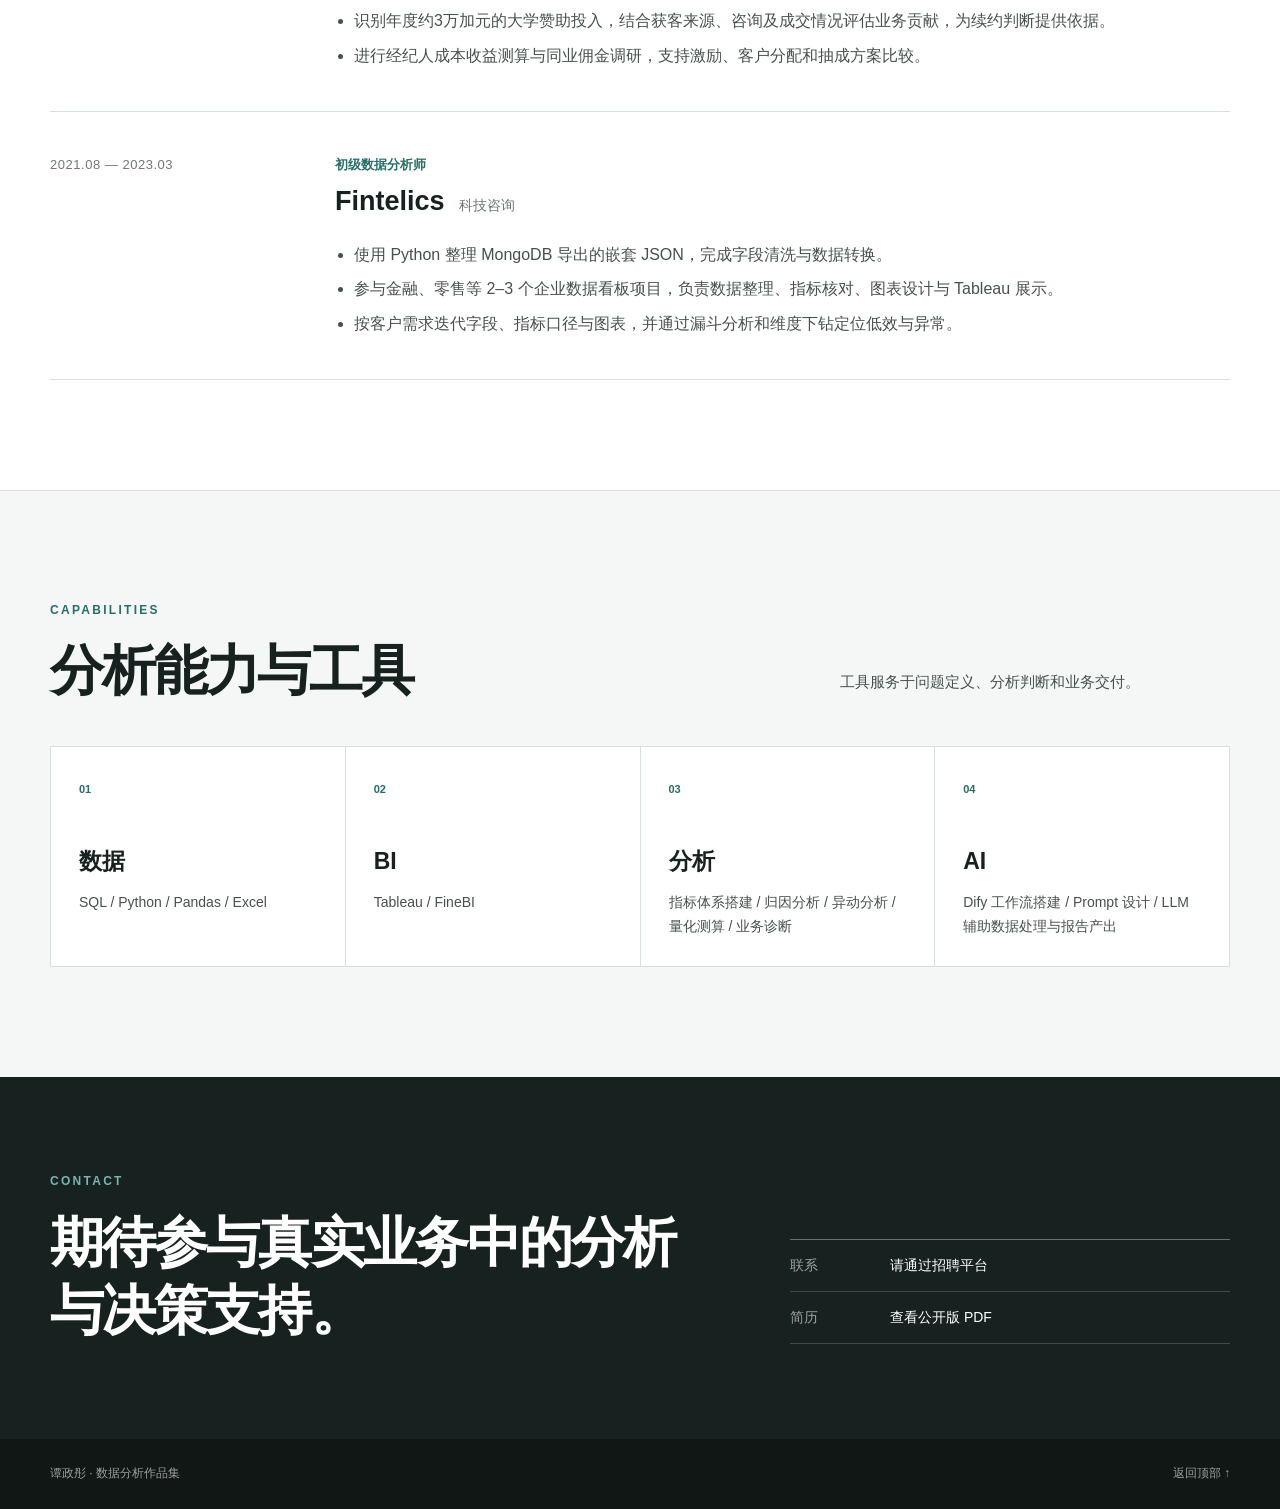
==== commit e3d2b5c8: "Remove location preference" ====
--- a/index.html
+++ b/index.html
@@ -256,7 +256,6 @@
         <address class="contact-list">
           <p><span>联系</span>请通过招聘平台</p>
           <a href="reference/resume_page1_v0907_public.pdf" target="_blank" rel="noopener"><span>简历</span>查看公开版 PDF</a>
-          <p><span>求职城市</span>上海 / 杭州</p>
         </address>
       </div>
     </section>
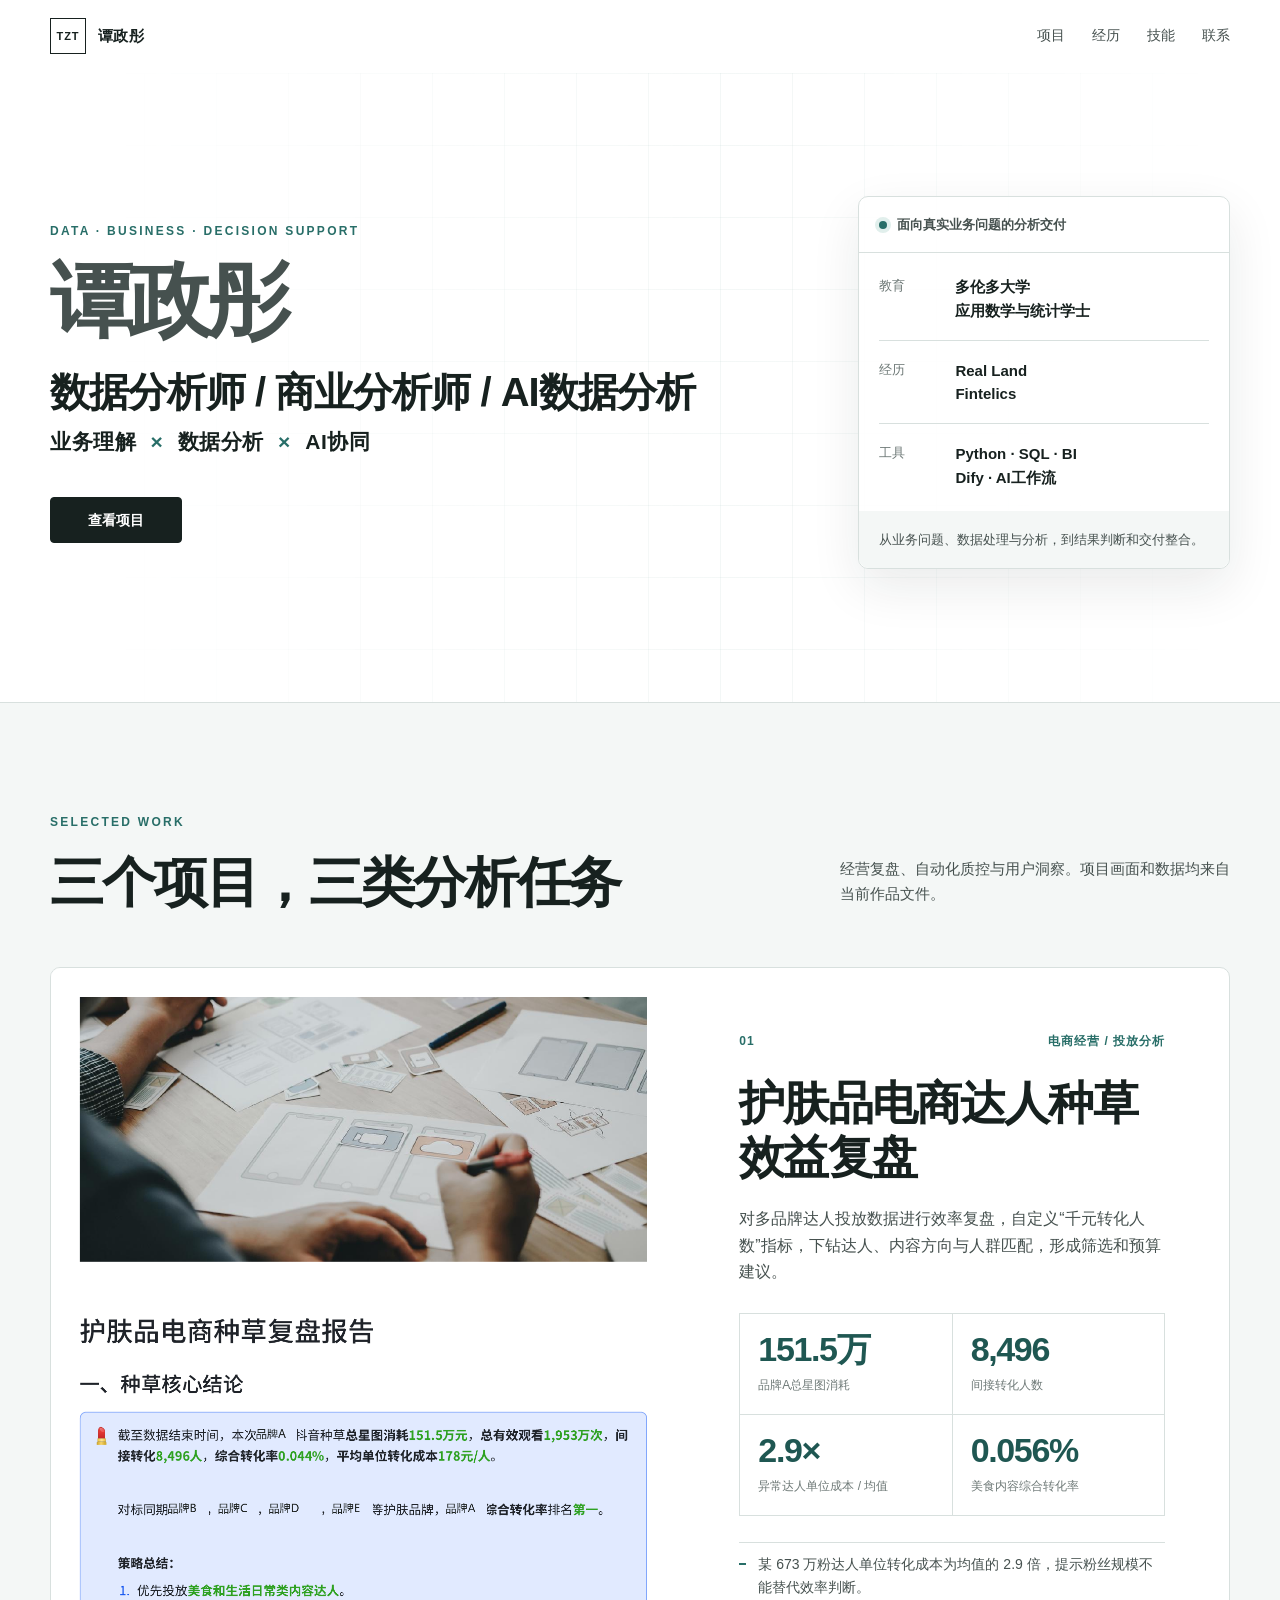
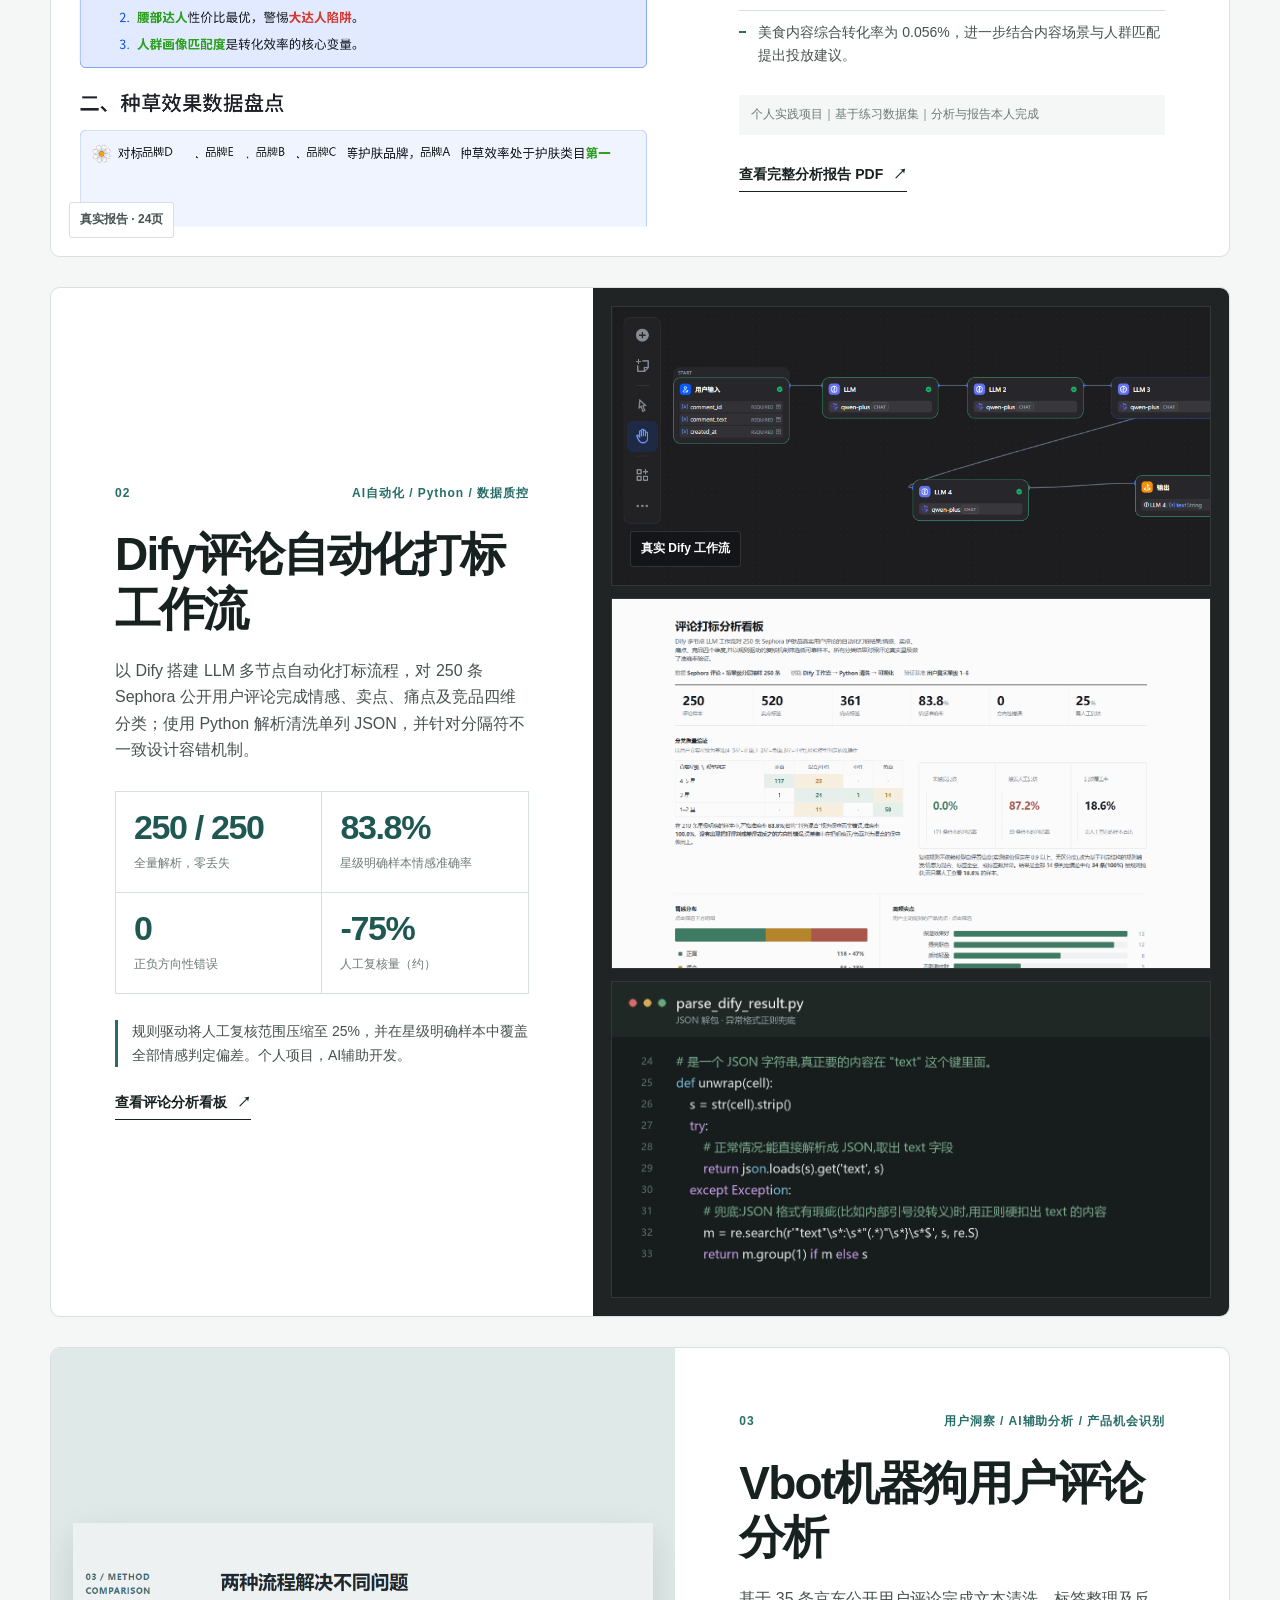
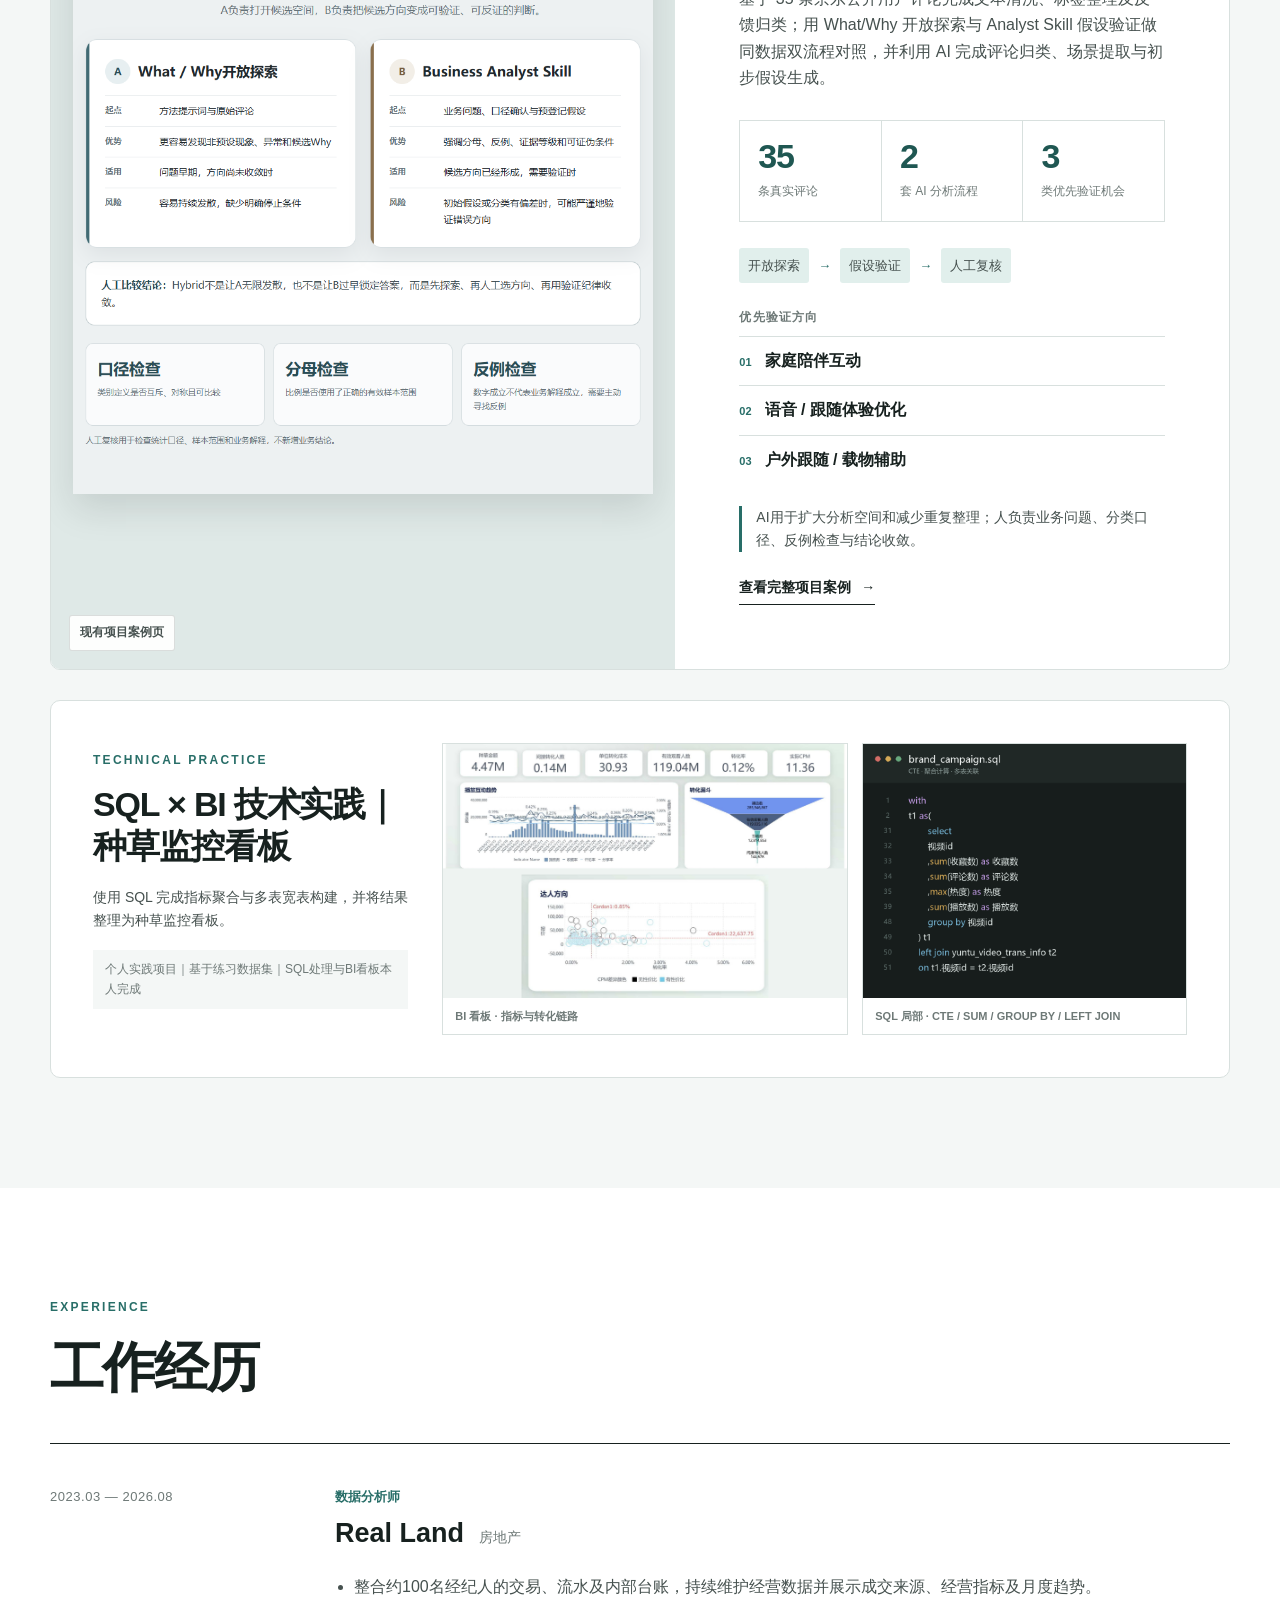
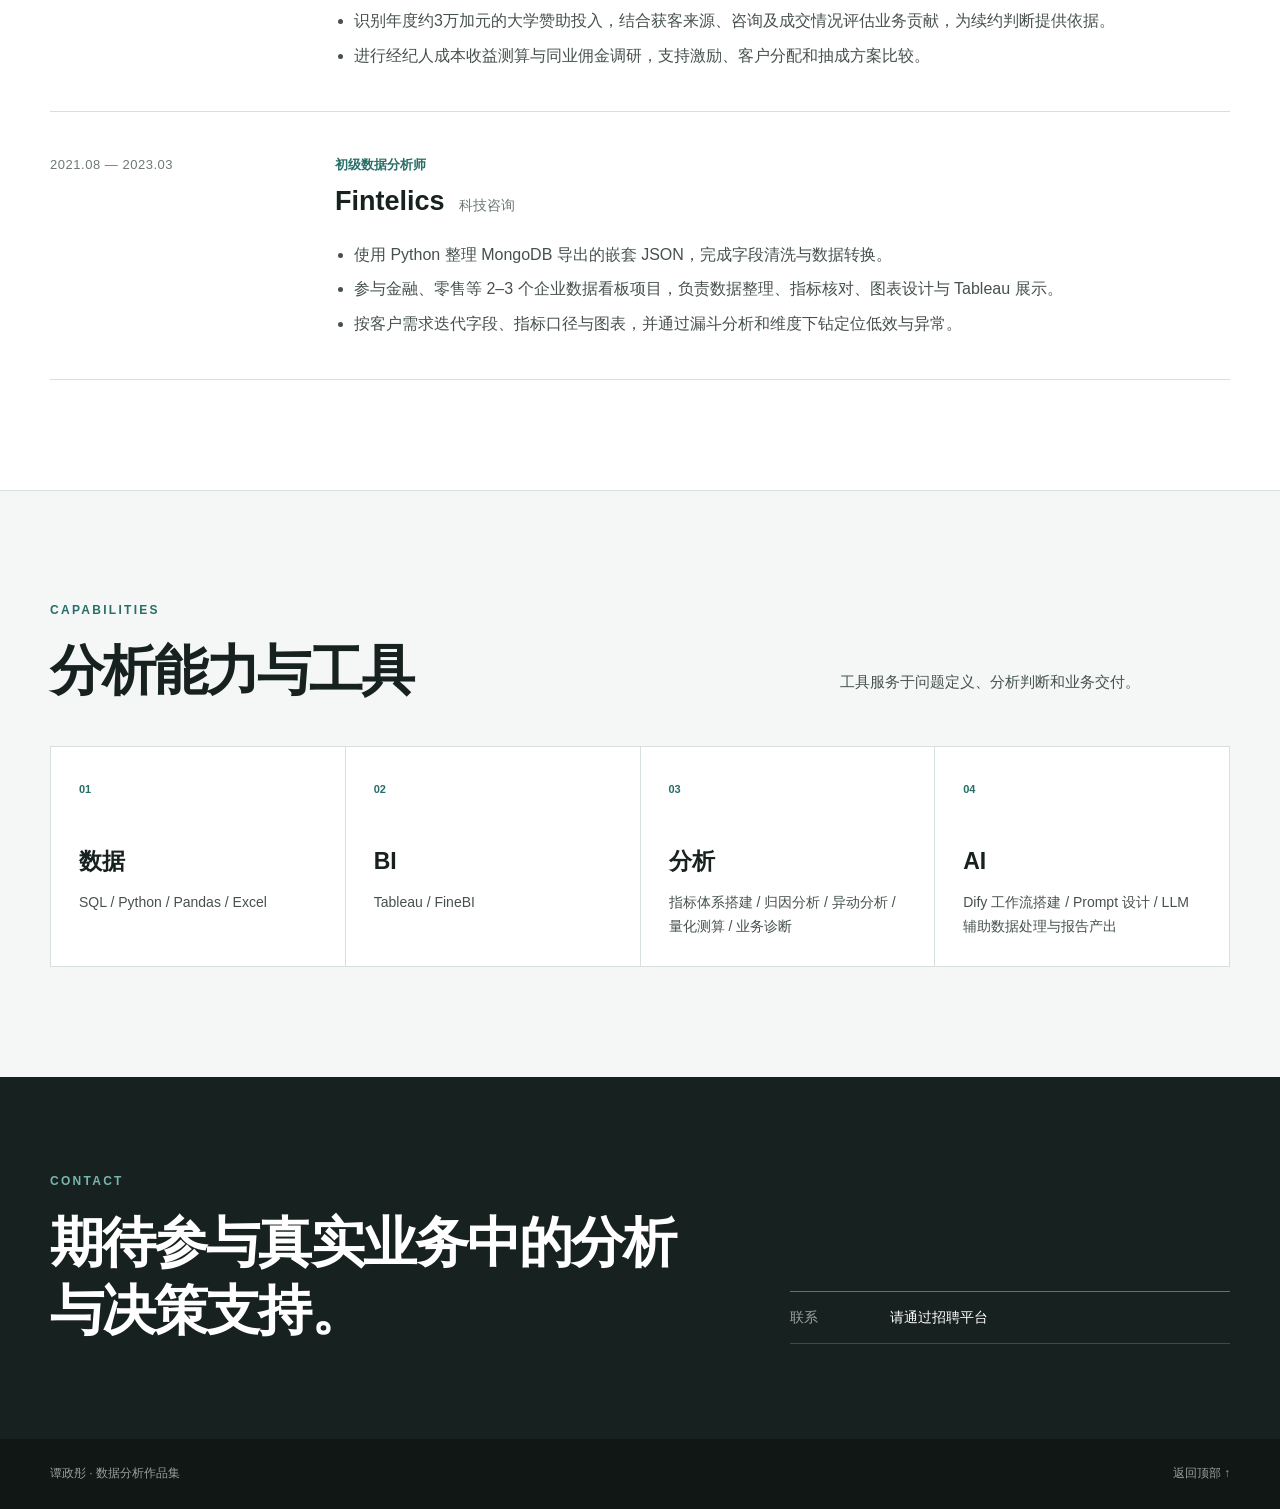
==== commit cea110b1: "Remove public resume download links" ====
--- a/index.html
+++ b/index.html
@@ -23,7 +23,6 @@
         <a href="#experience">经历</a>
         <a href="#skills">技能</a>
         <a href="#contact">联系</a>
-        <a class="nav-resume" href="reference/resume_page1_v0907_public.pdf" target="_blank" rel="noopener">简历 PDF ↗</a>
       </nav>
     </div>
   </header>
@@ -38,7 +37,6 @@
           <p class="positioning">业务理解 <span>×</span> 数据分析 <span>×</span> AI协同</p>
           <div class="hero-actions">
             <a class="button button-primary" href="#projects">查看项目</a>
-            <a class="button button-secondary" href="reference/resume_page1_v0907_public.pdf" target="_blank" rel="noopener">查看简历 PDF</a>
           </div>
         </div>
 
@@ -197,7 +195,6 @@
             <p class="section-kicker">EXPERIENCE</p>
             <h2 id="experience-title">工作经历</h2>
           </div>
-          <a class="quiet-link" href="reference/resume_page1_v0907_public.pdf" target="_blank" rel="noopener">完整经历见简历 PDF ↗</a>
         </div>
 
         <div class="timeline">
@@ -255,7 +252,6 @@
         </div>
         <address class="contact-list">
           <p><span>联系</span>请通过招聘平台</p>
-          <a href="reference/resume_page1_v0907_public.pdf" target="_blank" rel="noopener"><span>简历</span>查看公开版 PDF</a>
         </address>
       </div>
     </section>
--- a/style.css
+++ b/style.css
@@ -140,6 +140,7 @@
 .compact-heading { margin-bottom: 45px; }
 .quiet-link { margin-bottom: 6px; color: var(--ink-2); font-size: 14px; text-align: right; }
 .experience { border-bottom: 1px solid var(--line); }
+.experience .section-heading { grid-template-columns: 1fr; }
 .timeline { border-top: 1px solid var(--ink); }
 .timeline-item { display: grid; grid-template-columns: 220px 1fr; gap: 65px; padding: 42px 0; border-bottom: 1px solid var(--line); }
 .timeline-when { color: var(--ink-3); font-size: 13px; letter-spacing: .04em; }
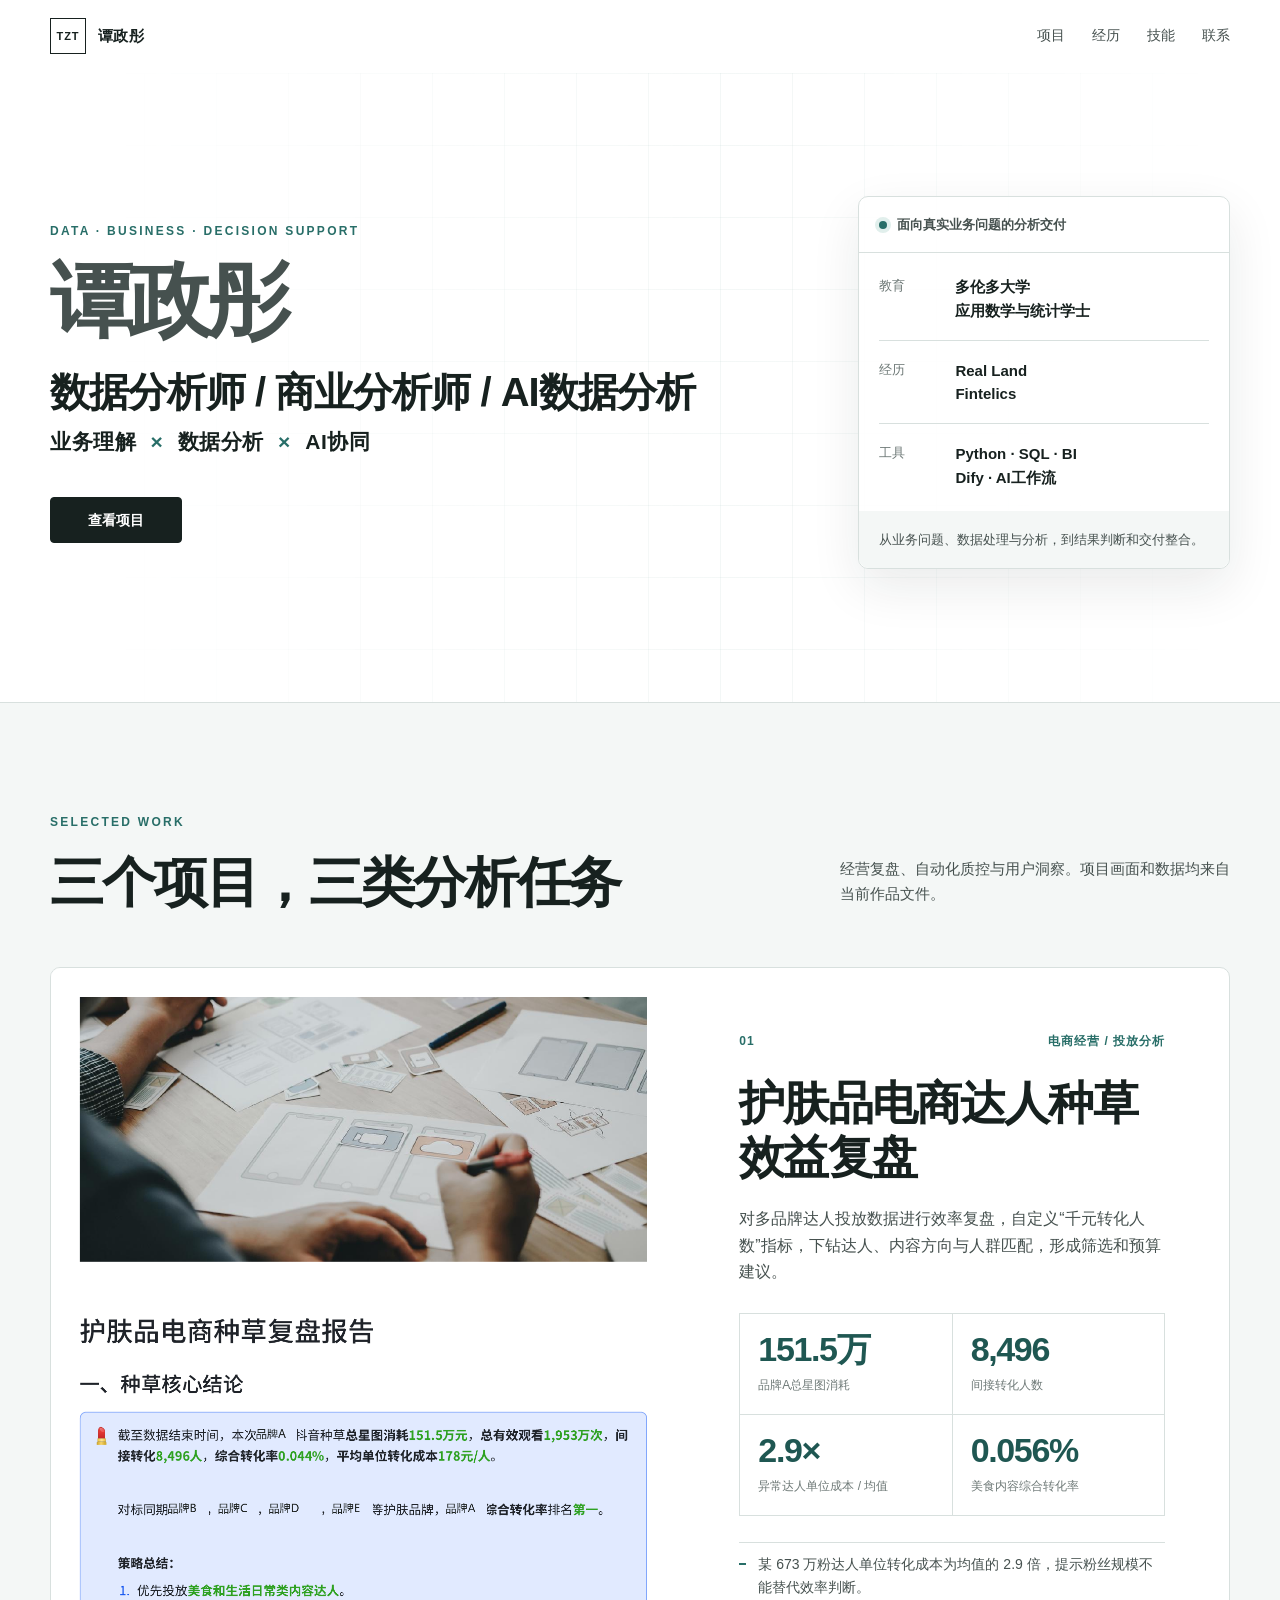
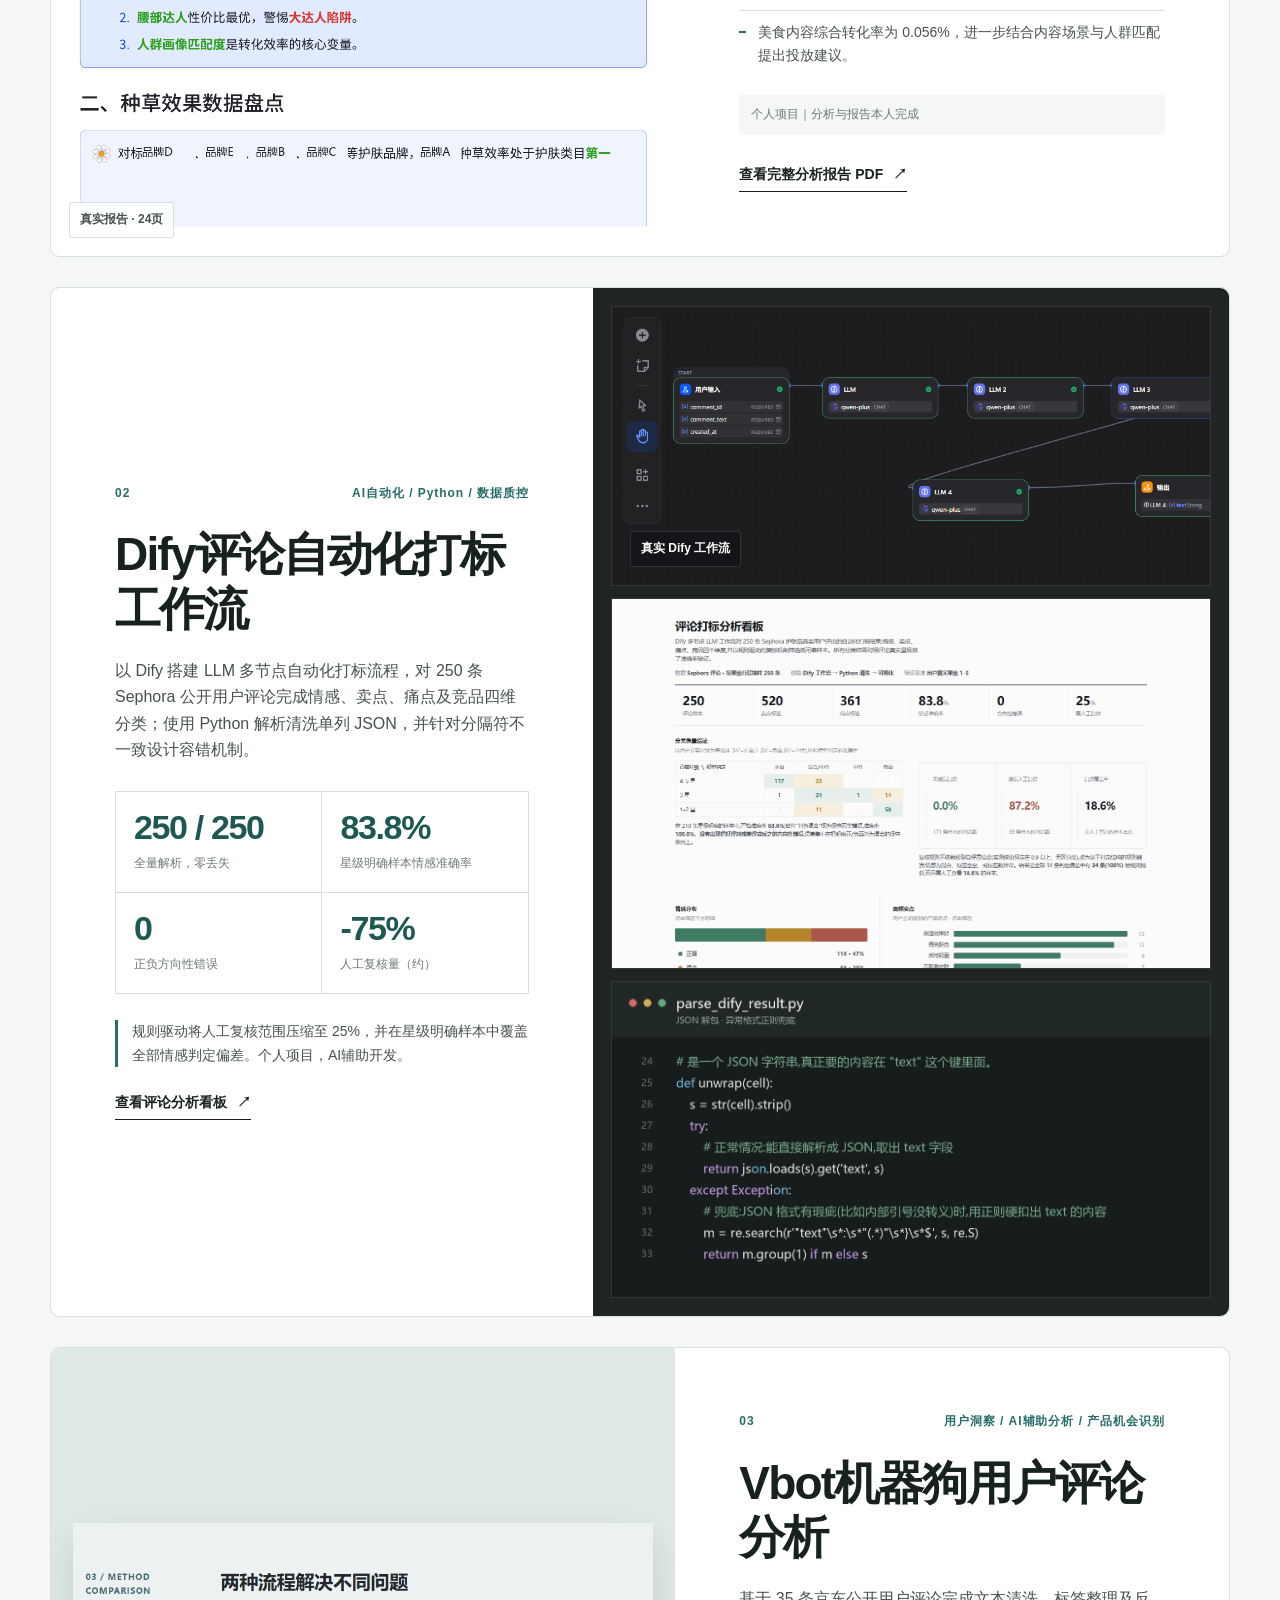
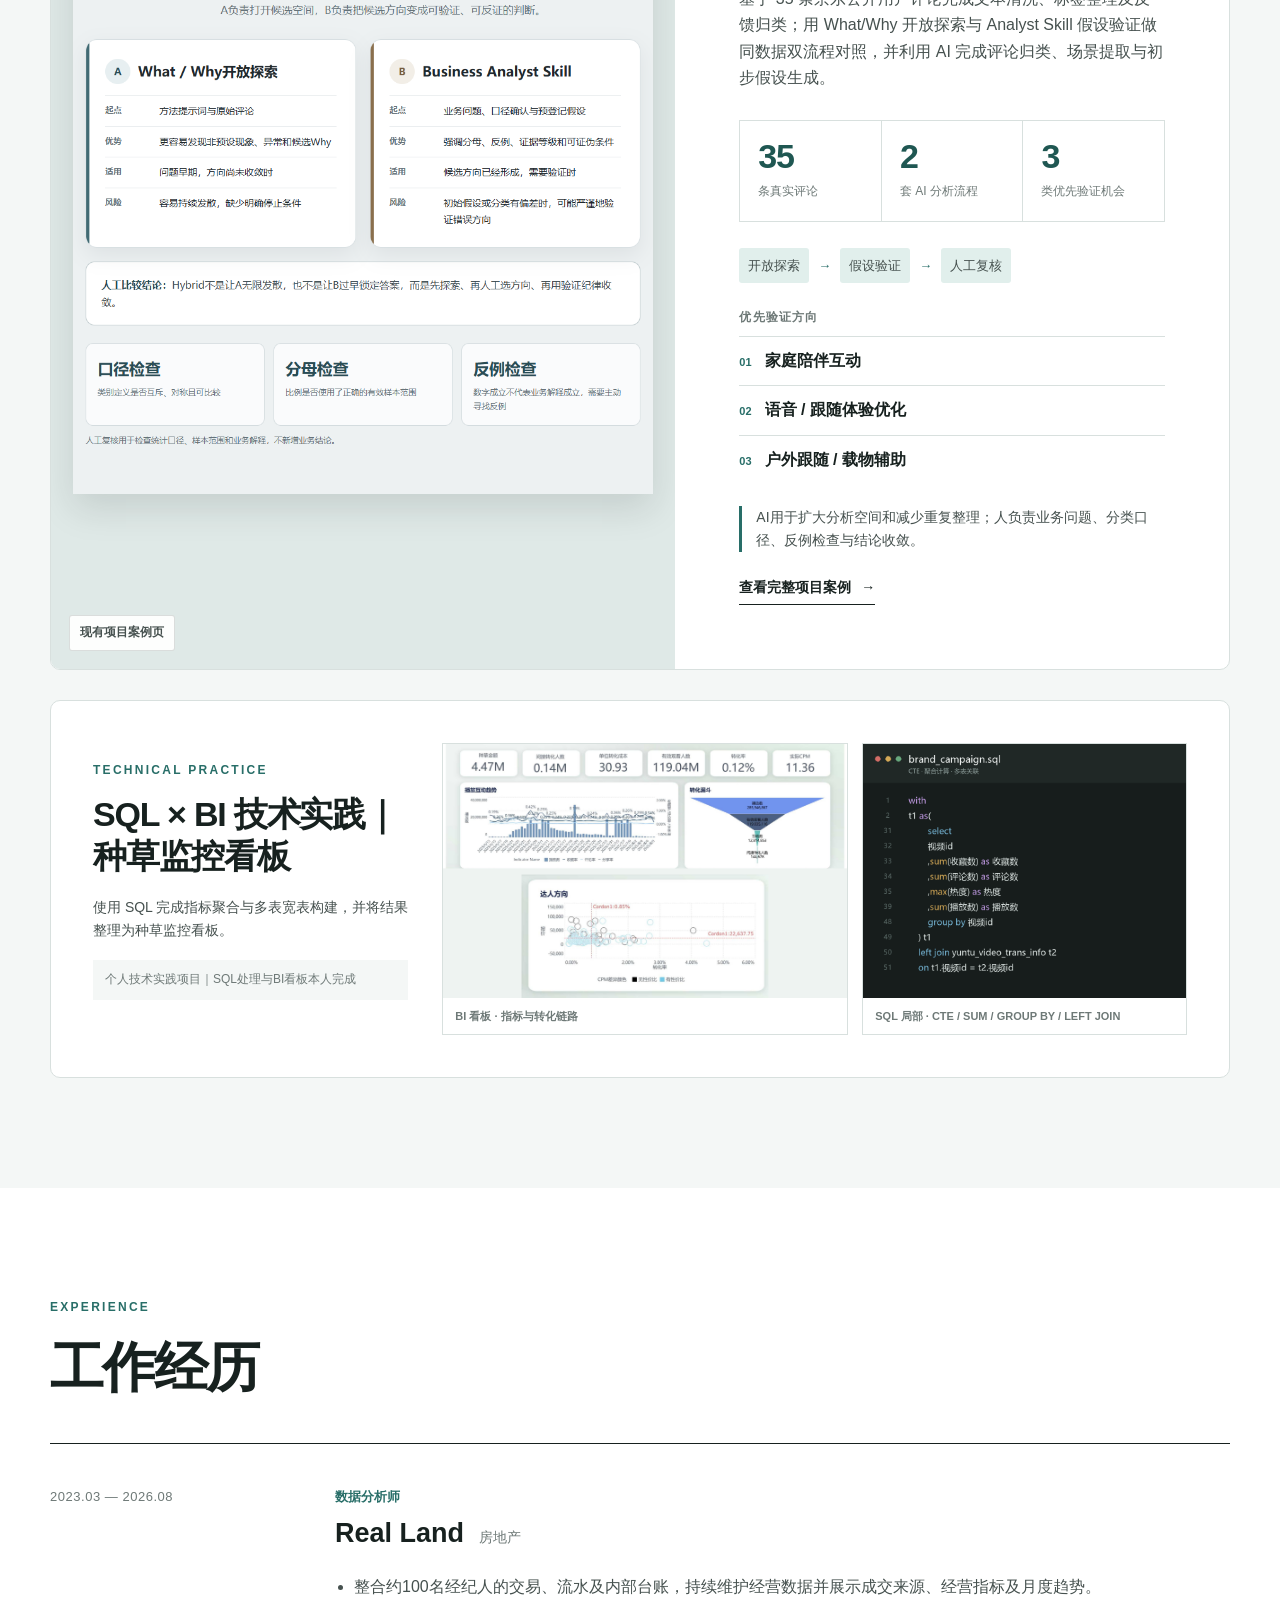
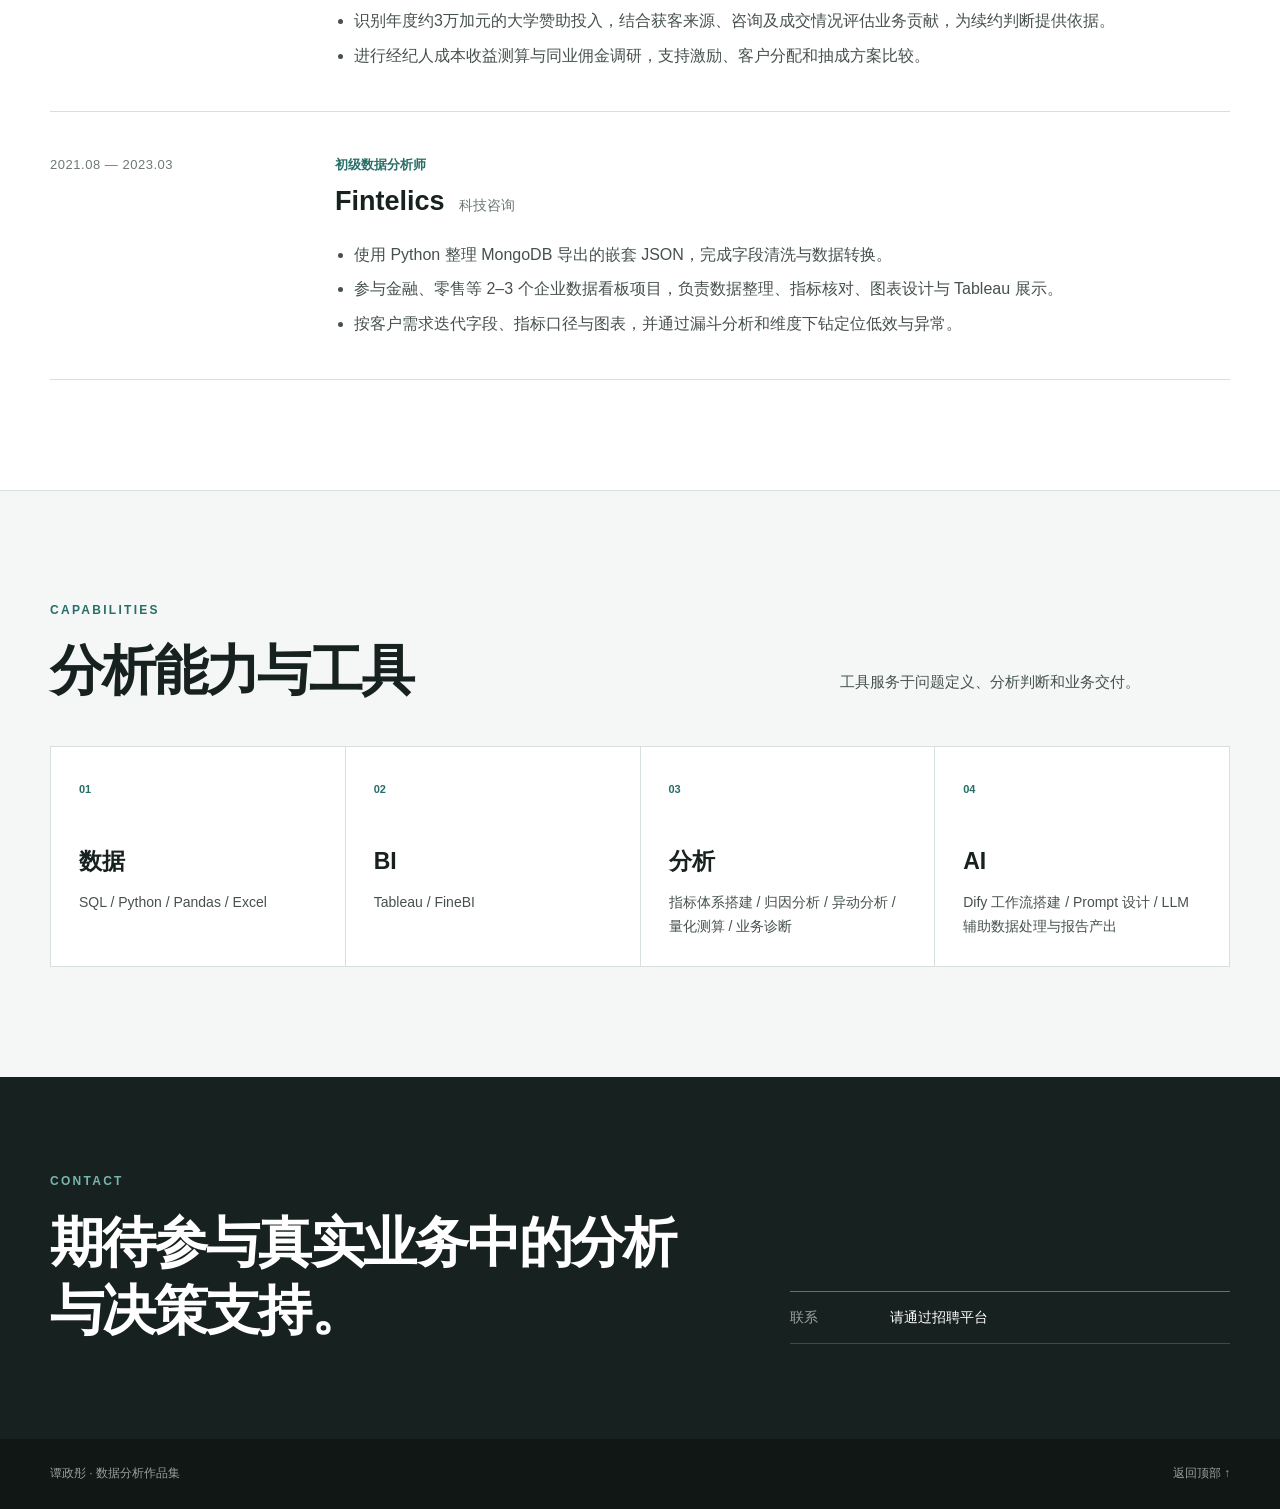
==== commit e5b9fea2: "Sync skincare and SQL BI project display labels" ====
--- a/index.html
+++ b/index.html
@@ -96,7 +96,7 @@
               <li>某 673 万粉达人单位转化成本为均值的 2.9 倍，提示粉丝规模不能替代效率判断。</li>
               <li>美食内容综合转化率为 0.056%，进一步结合内容场景与人群匹配提出投放建议。</li>
             </ul>
-            <p class="project-disclaimer">个人实践项目｜基于练习数据集｜分析与报告本人完成</p>
+            <p class="project-disclaimer">个人项目｜分析与报告本人完成</p>
             <a class="text-link" href="assets/skincare/skincare_campaign_review_public.pdf" target="_blank" rel="noopener">查看完整分析报告 PDF <span>↗</span></a>
           </div>
         </article>
@@ -172,7 +172,7 @@
             <p class="section-kicker">TECHNICAL PRACTICE</p>
             <h3 id="camel-title">SQL × BI 技术实践｜种草监控看板</h3>
             <p>使用 SQL 完成指标聚合与多表宽表构建，并将结果整理为种草监控看板。</p>
-            <p class="project-disclaimer">个人实践项目｜基于练习数据集｜SQL处理与BI看板本人完成</p>
+            <p class="project-disclaimer">个人技术实践项目｜SQL处理与BI看板本人完成</p>
           </div>
           <div class="technical-gallery">
             <figure>
@@ -190,7 +190,7 @@
 
     <section class="section experience" id="experience" aria-labelledby="experience-title">
       <div class="shell">
-        <div class="section-heading compact-heading">
+        <div class="section-heading compact-heading experience-heading">
           <div>
             <p class="section-kicker">EXPERIENCE</p>
             <h2 id="experience-title">工作经历</h2>
--- a/style.css
+++ b/style.css
@@ -140,7 +140,7 @@
 .compact-heading { margin-bottom: 45px; }
 .quiet-link { margin-bottom: 6px; color: var(--ink-2); font-size: 14px; text-align: right; }
 .experience { border-bottom: 1px solid var(--line); }
-.experience .section-heading { grid-template-columns: 1fr; }
+.experience-heading { grid-template-columns: 1fr; }
 .timeline { border-top: 1px solid var(--ink); }
 .timeline-item { display: grid; grid-template-columns: 220px 1fr; gap: 65px; padding: 42px 0; border-bottom: 1px solid var(--line); }
 .timeline-when { color: var(--ink-3); font-size: 13px; letter-spacing: .04em; }
